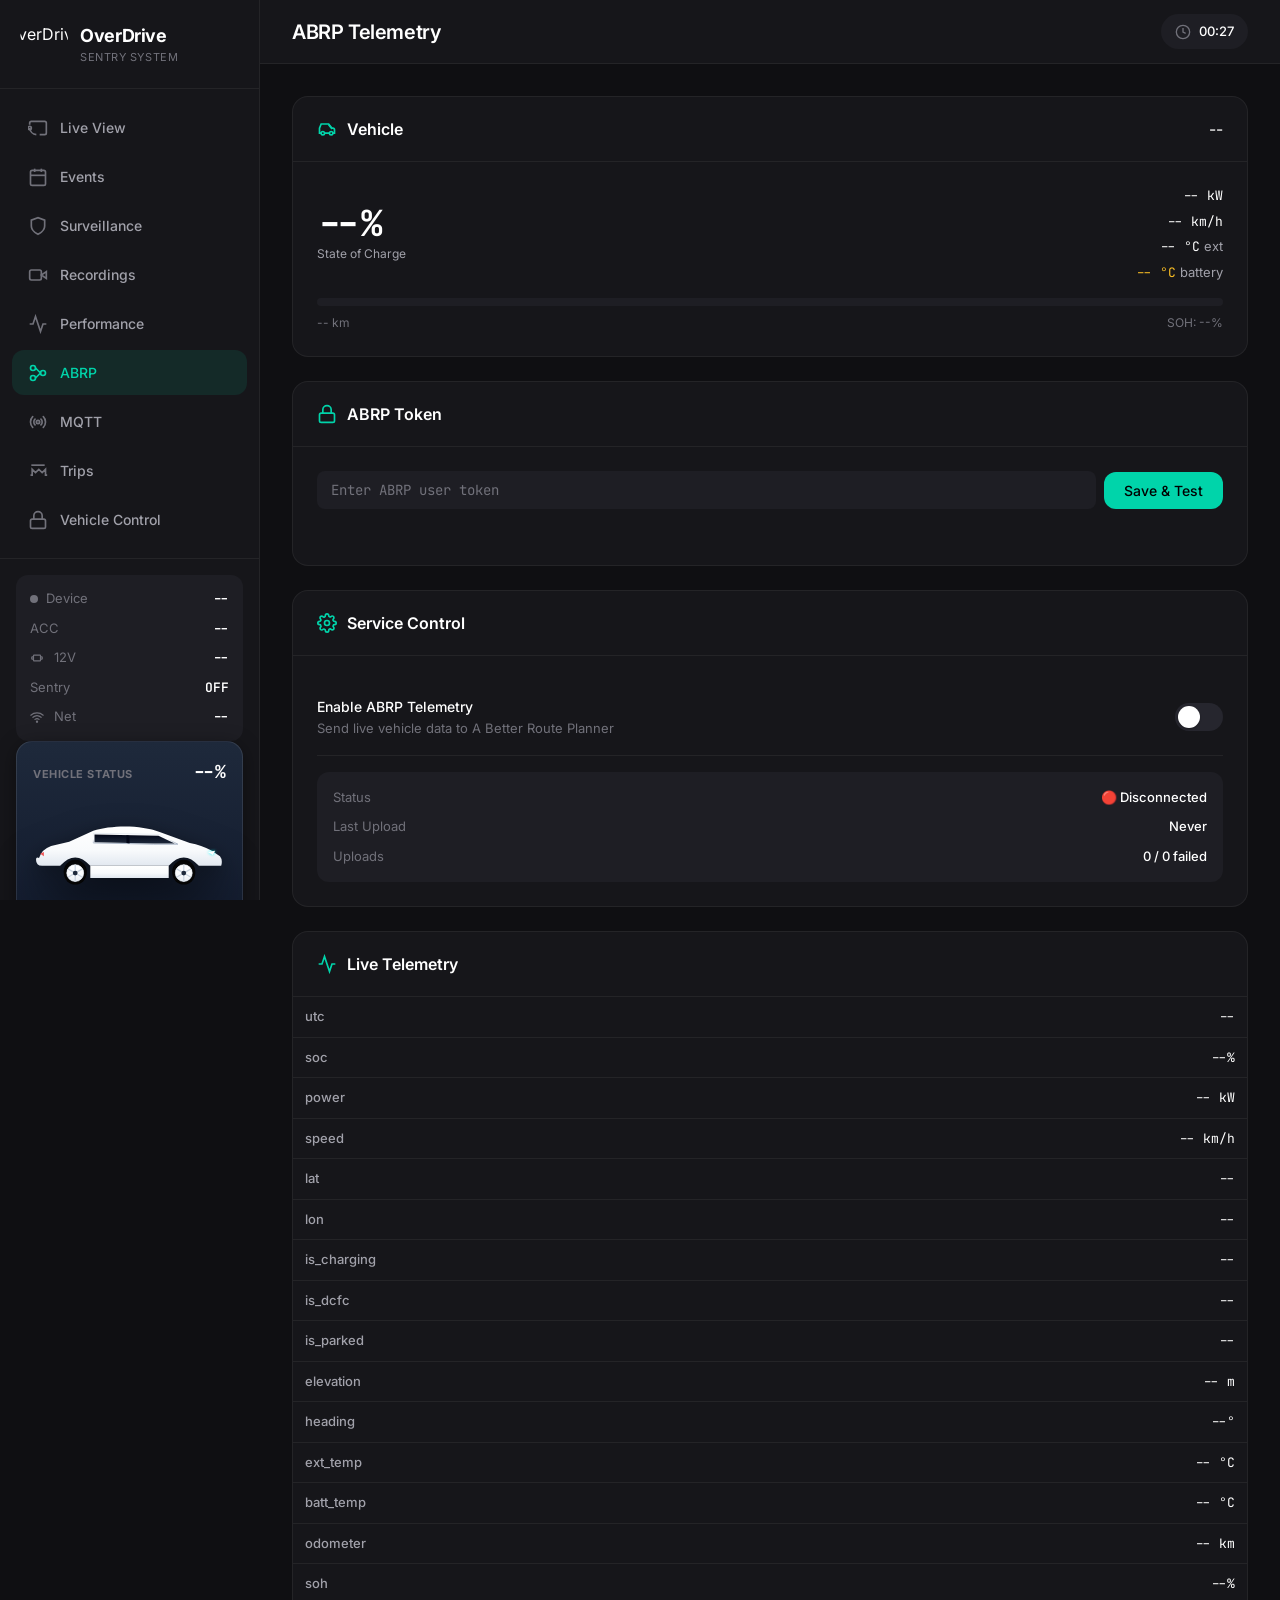
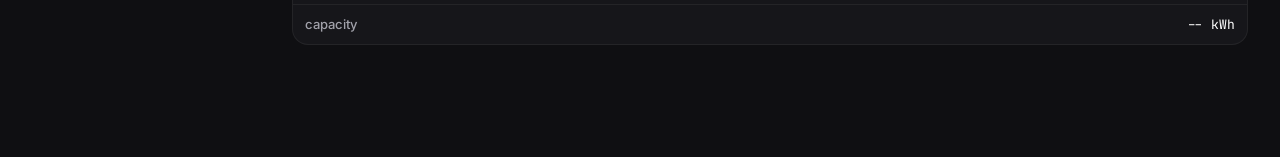
==== app/src/main/assets/web/local/abrp.html @ b4721db5 "Merge pull request #1 from yash-srivastava/main Catch up with main" ====
<!DOCTYPE html>
<html lang="en">
<head>
    <meta charset="UTF-8">
    <meta name="viewport" content="width=device-width, initial-scale=1.0, maximum-scale=1.0, user-scalable=no, viewport-fit=cover">
    <title>ABRP - OverDrive</title>
    <link rel="icon" type="image/webp" href="../shared/app-icon.webp">
    <link rel="stylesheet" href="../shared/styles.css">
    <link rel="preconnect" href="https://fonts.googleapis.com">
    <link href="https://fonts.googleapis.com/css2?family=Inter:wght@400;500;600;700&family=JetBrains+Mono:wght@500&display=swap" rel="stylesheet">
    <style>
        .telemetry-table { width: 100%; border-collapse: collapse; }
        .telemetry-table td { padding: 10px 12px; border-bottom: 1px solid var(--border-subtle); font-size: 13px; }
        .telemetry-table tr:last-child td { border-bottom: none; }
        .telemetry-table td:first-child { color: var(--text-secondary); font-weight: 500; }
        .telemetry-table td:last-child { text-align: right; font-family: 'JetBrains Mono', monospace; color: var(--text-primary); }
        .token-masked { font-family: 'JetBrains Mono', monospace; font-size: 14px; letter-spacing: 1px; }
        .token-actions { display: flex; gap: 8px; margin-top: 12px; }
        .token-input-row { display: flex; gap: 8px; align-items: center; }
        .token-input-row input {
            flex: 1; padding: 10px 14px; background: var(--bg-elevated); border: 1px solid var(--border-color);
            border-radius: 8px; color: var(--text-primary); font-size: 14px; font-family: 'JetBrains Mono', monospace;
        }
        .token-input-row input::placeholder { color: var(--text-muted); }
        .token-input-row input:focus { outline: none; border-color: var(--brand-primary); }
        .status-text { margin-top: 12px; font-size: 13px; color: var(--text-secondary); min-height: 20px; }
    </style>
</head>
<body>
    <div class="app-layout">
        <!-- Sidebar -->
        <aside class="sidebar" id="sidebar">
            <div class="sidebar-header">
                <div class="brand">
                    <div class="brand-logo">
                        <img src="../shared/app-icon.webp" alt="OverDrive">
                    </div>
                    <div class="brand-text">
                        <span class="brand-name">OverDrive</span>
                        <span class="brand-tagline">Sentry System</span>
                        <span class="brand-version" id="appVersion"></span>
                    </div>
                </div>
                <button class="sidebar-close" onclick="toggleSidebar()">
                    <svg viewBox="0 0 24 24" fill="none" stroke="currentColor" stroke-width="2">
                        <line x1="18" y1="6" x2="6" y2="18"/><line x1="6" y1="6" x2="18" y2="18"/>
                    </svg>
                </button>
            </div>
            <nav class="sidebar-nav">
                <a href="index.html" class="nav-link">
                    <svg class="nav-icon" viewBox="0 0 24 24" fill="none" stroke="currentColor" stroke-width="2">
                        <path d="M2 8V6a2 2 0 0 1 2-2h16a2 2 0 0 1 2 2v12a2 2 0 0 1-2 2h-6"/>
                        <path d="M2 12a9 9 0 0 0 8 8"/><circle cx="2" cy="12" r="2"/>
                    </svg>
                    <span>Live View</span>
                </a>
                <a href="events.html" class="nav-link">
                    <svg class="nav-icon" viewBox="0 0 24 24" fill="none" stroke="currentColor" stroke-width="2">
                        <rect x="3" y="4" width="18" height="18" rx="2" ry="2"/>
                        <line x1="16" y1="2" x2="16" y2="6"/>
                        <line x1="8" y1="2" x2="8" y2="6"/>
                        <line x1="3" y1="10" x2="21" y2="10"/>
                    </svg>
                    <span>Events</span>
                </a>
                <a href="surveillance.html" class="nav-link">
                    <svg class="nav-icon" viewBox="0 0 24 24" fill="none" stroke="currentColor" stroke-width="2">
                        <path d="M12 22s8-4 8-10V5l-8-3-8 3v7c0 6 8 10 8 10z"/>
                    </svg>
                    <span>Surveillance</span>
                </a>
                <a href="recording.html" class="nav-link">
                    <svg class="nav-icon" viewBox="0 0 24 24" fill="none" stroke="currentColor" stroke-width="2">
                        <path d="m22 8-6 4 6 4V8Z"/>
                        <rect width="14" height="12" x="2" y="6" rx="2"/>
                    </svg>
                    <span>Recordings</span>
                </a>
                <a href="performance.html" class="nav-link">
                    <svg class="nav-icon" viewBox="0 0 24 24" fill="none" stroke="currentColor" stroke-width="2">
                        <path d="M22 12h-4l-3 9L9 3l-3 9H2"/>
                    </svg>
                    <span>Performance</span>
                </a>
                <a href="abrp.html" class="nav-link active">
                    <svg class="nav-icon" viewBox="0 0 24 24" fill="none" stroke="currentColor" stroke-width="2">
                        <path d="M9 18l6-6-6-6"/>
                        <circle cx="18" cy="12" r="3"/>
                        <circle cx="6" cy="6" r="3"/>
                        <circle cx="6" cy="18" r="3"/>
                    </svg>
                    <span>ABRP</span>
                </a>
                <a href="mqtt.html" class="nav-link">
                    <svg class="nav-icon" viewBox="0 0 24 24" fill="none" stroke="currentColor" stroke-width="2" stroke-linecap="round">
                        <circle cx="12" cy="12" r="2"/>
                        <path d="M8.46 15.54A5 5 0 0 1 7 12a5 5 0 0 1 1.46-3.54"/>
                        <path d="M15.54 8.46A5 5 0 0 1 17 12a5 5 0 0 1-1.46 3.54"/>
                        <path d="M5.64 18.36A9 9 0 0 1 3 12a9 9 0 0 1 2.64-6.36"/>
                        <path d="M18.36 5.64A9 9 0 0 1 21 12a9 9 0 0 1-2.64 6.36"/>
                    </svg>
                    <span>MQTT</span>
                </a>
                <a href="trips.html" class="nav-link">
                    <svg class="nav-icon" viewBox="0 0 24 24" fill="none" stroke="currentColor" stroke-width="2">
                        <path d="M3 17h2v-7l4 4 4-4 4 4 4-4v7h2"/>
                        <path d="M4 5h16"/>
                    </svg>
                    <span>Trips</span>
                </a>
                <a href="vehicle-control.html" class="nav-link">
                    <svg class="nav-icon" viewBox="0 0 24 24" fill="none" stroke="currentColor" stroke-width="2">
                        <rect x="3" y="11" width="18" height="11" rx="2"/>
                        <path d="M7 11V7a5 5 0 0 1 10 0v4"/>
                    </svg>
                    <span>Vehicle Control</span>
                </a>
            </nav>
            <div class="sidebar-footer">
                <div class="status-card">
                    <div class="status-row">
                        <span class="status-label">
                            <span class="status-dot" id="connDot"></span>
                            Device
                        </span>
                        <span class="status-value" id="deviceId">--</span>
                    </div>
                    <div class="status-row">
                        <span class="status-label">ACC</span>
                        <span class="status-value" id="accValue">--</span>
                    </div>
                    <div class="status-row">
                        <span class="status-label">
                            <svg class="status-icon" viewBox="0 0 24 24" fill="none" stroke="currentColor" stroke-width="2">
                                <rect x="6" y="7" width="12" height="10" rx="1"/><path d="M6 10H4a1 1 0 0 0-1 1v2a1 1 0 0 0 1 1h2"/><path d="M18 10h2a1 1 0 0 1 1 1v2a1 1 0 0 1-1 1h-2"/>
                            </svg>
                            12V
                        </span>
                        <span class="status-value" id="batteryValue">--</span>
                    </div>
                    <div class="status-row">
                        <span class="status-label">Sentry</span>
                        <span class="status-value" id="survStatus">OFF</span>
                    </div>
                    <div class="status-row">
                        <span class="status-label">
                            <span id="networkIcon"><svg class="status-icon" viewBox="0 0 24 24" fill="none" stroke="currentColor" stroke-width="2" stroke-linecap="round" stroke-linejoin="round"><path d="M5 12.55a11 11 0 0 1 14.08 0"/><path d="M1.42 9a16 16 0 0 1 21.16 0"/><path d="M8.53 16.11a6 6 0 0 1 6.95 0"/><circle cx="12" cy="20" r="1"/></svg></span>Net
                        </span>
                        <span class="status-value" id="networkValue">--</span>
                    </div>
                </div>
                <div class="status-card ev-card" id="evCard">
                    <div class="ev-header-row">
                        <span class="ev-title">Vehicle Status</span>
                        <span class="ev-percent-text" id="evPercentValue">--%</span>
                    </div>
                    <div class="ev-svg-container">
                        <svg viewBox="0 0 320 130" class="ev-car-svg">
                            <defs>
                                <linearGradient id="ceramicBody" x1="0%" y1="0%" x2="0%" y2="100%">
                                    <stop offset="0%" stop-color="#ffffff"/>
                                    <stop offset="60%" stop-color="#f8fafc"/>
                                    <stop offset="100%" stop-color="#e2e8f0"/>
                                </linearGradient>
                                <linearGradient id="glassTint" x1="0%" y1="0%" x2="0%" y2="100%">
                                    <stop offset="0%" stop-color="#020617"/>
                                    <stop offset="100%" stop-color="#1e293b"/>
                                </linearGradient>
                                <linearGradient id="batteryFlow" x1="0%" y1="0%" x2="100%" y2="0%">
                                    <stop offset="0%" stop-color="#2dd4bf" class="grad-start"/>
                                    <stop offset="50%" stop-color="#06b6d4" class="grad-mid"/>
                                    <stop offset="100%" stop-color="#3b82f6" class="grad-end"/>
                                </linearGradient>
                                <pattern id="chargeFlowPattern" x="0" y="0" width="20" height="10" patternUnits="userSpaceOnUse">
                                    <rect x="0" y="0" width="10" height="16" fill="rgba(255,255,255,0.4)"/>
                                </pattern>
                                <linearGradient id="chromeGrad" x1="0%" y1="0%" x2="0%" y2="100%">
                                    <stop offset="0%" stop-color="#e2e8f0"/>
                                    <stop offset="50%" stop-color="#ffffff"/>
                                    <stop offset="100%" stop-color="#94a3b8"/>
                                </linearGradient>
                                <filter id="liquidDepth">
                                    <feInnerShadow dx="0" dy="2" stdDeviation="1" flood-color="rgba(0,0,0,0.1)"/>
                                </filter>
                            </defs>
                            <g transform="translate(0, -3)">
                                <circle cx="70" cy="90" r="19" fill="#050505"/>
                                <circle cx="250" cy="90" r="19" fill="#050505"/>
                            </g>
                            <path d="M10,65 Q15,50 30,45 L60,38 L100,20 C130,10 180,10 210,22 L260,40 Q280,44 295,52 L310,62 Q315,68 312,78 L275,78 Q250,50 225,78 L95,78 Q70,50 45,78 L15,78 Q5,78 5,68 Q5,62 10,65 Z" fill="url(#ceramicBody)" filter="drop-shadow(0 8px 16px rgba(0,0,0,0.3))"/>
                            <path d="M95,78 L225,78 L225,98 L95,98 Z" fill="url(#ceramicBody)"/>
                            <g>
                                <path d="M100,24 L210,26 L240,42 L200,42 L100,40 Z" fill="none" stroke="url(#chromeGrad)" stroke-width="1.5"/>
                                <path d="M102,26 L208,28 L235,41 L200,41 L102,39 Z" fill="url(#glassTint)"/>
                                <path d="M155,27 L160,28 L160,41 L155,40 Z" fill="#020617"/>
                            </g>
                            <rect id="evBatteryFill" x="100" y="80" width="0" height="16" rx="2" fill="url(#batteryFlow)" class="battery-bar" filter="url(#liquidDepth)"/>
                            <rect id="evChargeFlow" x="100" y="80" width="0" height="16" rx="2" fill="url(#chargeFlowPattern)" class="charge-flow" opacity="0"/>
                            <g transform="translate(70, 90)">
                                <circle r="19" fill="#050505"/>
                                <circle r="14" fill="#ffffff"/>
                                <circle r="14" fill="url(#ceramicBody)" opacity="0.8"/>
                                <circle r="14" fill="none" stroke="#e2e8f0" stroke-width="1"/>
                                <path d="M0,-14 L0,14 M-12,-7 L12,7 M-12,7 L12,-7" stroke="#cbd5e1" stroke-width="2"/>
                                <circle r="4" fill="#1e293b"/>
                            </g>
                            <g transform="translate(250, 90)">
                                <circle r="19" fill="#050505"/>
                                <circle r="14" fill="#ffffff"/>
                                <circle r="14" fill="url(#ceramicBody)" opacity="0.8"/>
                                <circle r="14" fill="none" stroke="#e2e8f0" stroke-width="1"/>
                                <path d="M0,-14 L0,14 M-12,-7 L12,7 M-12,7 L12,-7" stroke="#cbd5e1" stroke-width="2"/>
                                <circle r="4" fill="#1e293b"/>
                            </g>
                            <path d="M290,55 L302,53 L298,60 Z" fill="#fff" filter="drop-shadow(0 0 3px cyan)"/>
                            <path d="M12,58 L18,55 L18,62 Z" fill="#ef4444" opacity="0.9"/>
                            <g id="svgChargeIcon" transform="translate(160, 5) scale(0)" style="transition: transform 0.4s cubic-bezier(0.34, 1.56, 0.64, 1);">
                                <circle r="12" fill="#00D4AA" stroke="#fff" stroke-width="2"/>
                                <path d="M-2,-6 L-4,1 L0,1 L-2,7 L5,-1 L1,-1 Z" fill="#fff"/>
                            </g>
                        </svg>
                    </div>
                    <div class="ev-info-row">
                        <div class="ev-range">
                            <svg viewBox="0 0 24 24" fill="none" stroke="currentColor" stroke-width="2">
                                <path d="M12 2v20M2 12h20"/>
                            </svg>
                            <span id="evRange">-- km</span>
                        </div>
                        <div class="ev-power-status">
                            <span class="ev-power-val" id="evPower">-- kW</span>
                        </div>
                    </div>
                    <div class="ev-soh-row" id="evSohRow" style="display:none;">
                        <span class="ev-soh-label">SOH</span>
                        <span class="ev-soh-val" id="evSohValue">--%</span>
                    </div>
                    <div class="ev-personalized-range" id="evPersonalizedRow" style="display:none;">
                        <span class="ev-personalized-label">⚡ Personalized</span>
                        <span class="ev-personalized-val" id="evPersonalizedRange">-- km</span>
                    </div>
                </div>

                <!-- Fuel Card (PHEV only — hidden for BEVs) -->
                <div class="status-card fuel-card" id="fuelCard" style="display:none;">
                    <div class="fuel-header">
                        <svg viewBox="0 0 24 24" fill="none" stroke="currentColor" stroke-width="1.5" style="width:18px;height:18px;color:#F59E0B;">
                            <path d="M3 22V6a2 2 0 0 1 2-2h6a2 2 0 0 1 2 2v16"/>
                            <path d="M3 22h10"/>
                            <path d="M13 10h2a2 2 0 0 1 2 2v3a2 2 0 0 0 2 2h0a2 2 0 0 0 2-2V9.83a2 2 0 0 0-.59-1.42L18 6"/>
                            <path d="M6 14v-3"/>
                        </svg>
                        <span class="fuel-title">Fuel</span>
                        <span class="fuel-percent" id="fuelPercentValue">--%</span>
                    </div>
                    <div class="fuel-bar-track">
                        <div class="fuel-bar-fill" id="fuelBarFill" style="width:0%"></div>
                    </div>
                </div>
            </div>
        </aside>

        <!-- Main Content -->
        <main class="main-content">
            <div class="mobile-header">
                <button class="menu-toggle" onclick="toggleSidebar()">
                    <svg viewBox="0 0 24 24" fill="none" stroke="currentColor" stroke-width="2">
                        <line x1="4" x2="20" y1="12" y2="12"/><line x1="4" x2="20" y1="6" y2="6"/><line x1="4" x2="20" y1="18" y2="18"/>
                    </svg>
                </button>
                <span style="font-weight:600;">ABRP</span>
                <div style="width:40px;"></div>
            </div>

            <header class="page-header">
                <h1 class="page-title">ABRP Telemetry</h1>
                <div class="header-actions">
                    <div class="header-badge">
                        <svg viewBox="0 0 24 24" fill="none" stroke="currentColor" stroke-width="2"><circle cx="12" cy="12" r="10"/><polyline points="12 6 12 12 16 14"/></svg>
                        <span id="currentTime">--:--</span>
                    </div>
                </div>
            </header>

            <div class="page-body">
                <!-- Vehicle Status Card -->
                <div class="card">
                    <div class="card-header">
                        <div class="card-title">
                            <svg viewBox="0 0 24 24" fill="none" stroke="currentColor" stroke-width="2"><path d="M7 17m-2 0a2 2 0 1 0 4 0 2 2 0 1 0-4 0"/><path d="M17 17m-2 0a2 2 0 1 0 4 0 2 2 0 1 0-4 0"/><path d="M5 17H3v-6l2-5h9l4 5h1a2 2 0 0 1 2 2v4h-2"/><path d="M9 17h6"/><path d="M14 7l4 5"/></svg>
                            Vehicle
                        </div>
                        <span class="card-badge" id="vehicleStatus">--</span>
                    </div>
                    <div class="card-body">
                        <div style="display:flex;align-items:center;gap:16px;margin-bottom:16px;">
                            <div style="flex:1;">
                                <div style="font-size:36px;font-weight:700;font-family:'JetBrains Mono',monospace;color:var(--text-primary);line-height:1;" id="vehicleSoc">--%</div>
                                <div style="font-size:12px;color:var(--text-secondary);margin-top:4px;">State of Charge</div>
                            </div>
                            <div style="display:flex;flex-direction:column;gap:6px;text-align:right;">
                                <div style="font-size:13px;color:var(--text-secondary);">
                                    <span id="vehiclePower" style="font-family:'JetBrains Mono',monospace;color:var(--text-primary);">-- kW</span>
                                </div>
                                <div style="font-size:13px;color:var(--text-secondary);">
                                    <span id="vehicleSpeed" style="font-family:'JetBrains Mono',monospace;color:var(--text-primary);">-- km/h</span>
                                </div>
                                <div style="font-size:13px;color:var(--text-secondary);">
                                    <span id="vehicleTemp" style="font-family:'JetBrains Mono',monospace;color:var(--text-primary);">-- °C</span> ext
                                </div>
                                <div style="font-size:13px;color:var(--text-secondary);">
                                    <span id="vehicleBattTemp" style="font-family:'JetBrains Mono',monospace;color:#fbbf24;">-- °C</span> battery
                                </div>
                            </div>
                        </div>
                        <!-- Battery bar -->
                        <div style="background:var(--bg-elevated);border-radius:6px;height:8px;overflow:hidden;">
                            <div id="vehicleBatteryBar" style="height:100%;width:0%;border-radius:6px;background:linear-gradient(90deg,#2dd4bf,#06b6d4,#3b82f6);transition:width 0.6s ease;"></div>
                        </div>
                        <div style="display:flex;justify-content:space-between;margin-top:8px;font-size:12px;color:var(--text-muted);">
                            <span id="vehicleOdometer">-- km</span>
                            <span id="vehicleCharging" style="display:none;">⚡ Charging</span>
                            <span id="vehicleSoh">SOH: --%</span>
                        </div>
                    </div>
                </div>

                <!-- Token Management -->
                <div class="card">
                    <div class="card-header">
                        <div class="card-title">
                            <svg viewBox="0 0 24 24" fill="none" stroke="currentColor" stroke-width="2"><rect x="3" y="11" width="18" height="11" rx="2" ry="2"/><path d="M7 11V7a5 5 0 0 1 10 0v4"/></svg>
                            ABRP Token
                        </div>
                    </div>
                    <div class="card-body">
                        <div id="tokenDisplay" style="display:none;">
                            <span id="maskedToken" class="token-masked">••••xxxx</span>
                            <div class="token-actions">
                                <button class="btn btn-danger" onclick="ABRP.deleteToken()">Delete</button>
                                <button class="btn" onclick="ABRP.showTokenInput()">Change</button>
                            </div>
                        </div>
                        <div id="tokenInput">
                            <div class="token-input-row">
                                <input type="password" id="abrpTokenField" placeholder="Enter ABRP user token">
                                <button class="btn btn-primary" onclick="ABRP.saveToken()">Save &amp; Test</button>
                            </div>
                        </div>
                        <div id="tokenStatus" class="status-text"></div>
                    </div>
                </div>

                <!-- Service Control -->
                <div class="card">
                    <div class="card-header">
                        <div class="card-title">
                            <svg viewBox="0 0 24 24" fill="none" stroke="currentColor" stroke-width="2"><circle cx="12" cy="12" r="3"/><path d="M19.4 15a1.65 1.65 0 0 0 .33 1.82l.06.06a2 2 0 0 1 0 2.83 2 2 0 0 1-2.83 0l-.06-.06a1.65 1.65 0 0 0-1.82-.33 1.65 1.65 0 0 0-1 1.51V21a2 2 0 0 1-2 2 2 2 0 0 1-2-2v-.09A1.65 1.65 0 0 0 9 19.4a1.65 1.65 0 0 0-1.82.33l-.06.06a2 2 0 0 1-2.83 0 2 2 0 0 1 0-2.83l.06-.06A1.65 1.65 0 0 0 4.68 15a1.65 1.65 0 0 0-1.51-1H3a2 2 0 0 1-2-2 2 2 0 0 1 2-2h.09A1.65 1.65 0 0 0 4.6 9a1.65 1.65 0 0 0-.33-1.82l-.06-.06a2 2 0 0 1 0-2.83 2 2 0 0 1 2.83 0l.06.06A1.65 1.65 0 0 0 9 4.68a1.65 1.65 0 0 0 1-1.51V3a2 2 0 0 1 2-2 2 2 0 0 1 2 2v.09a1.65 1.65 0 0 0 1 1.51 1.65 1.65 0 0 0 1.82-.33l.06-.06a2 2 0 0 1 2.83 0 2 2 0 0 1 0 2.83l-.06.06a1.65 1.65 0 0 0-.33 1.82V9a1.65 1.65 0 0 0 1.51 1H21a2 2 0 0 1 2 2 2 2 0 0 1-2 2h-.09a1.65 1.65 0 0 0-1.51 1z"/></svg>
                            Service Control
                        </div>
                    </div>
                    <div class="card-body">
                        <div class="setting-row">
                            <div class="setting-info">
                                <div class="setting-name">Enable ABRP Telemetry</div>
                                <div class="setting-desc">Send live vehicle data to A Better Route Planner</div>
                            </div>
                            <div class="setting-control">
                                <label class="toggle-switch">
                                    <input type="checkbox" id="abrpEnabled" onchange="ABRP.toggleEnabled()">
                                    <span class="toggle-slider"></span>
                                </label>
                            </div>
                        </div>
                        <div class="info-box">
                            <div class="info-row"><span class="label">Status</span><span class="value" id="connectionStatus">🔴 Disconnected</span></div>
                            <div class="info-row"><span class="label">Last Upload</span><span class="value" id="lastUpload">Never</span></div>
                            <div class="info-row"><span class="label">Uploads</span><span class="value" id="uploadCount">0 / 0 failed</span></div>
                        </div>
                    </div>
                </div>

                <!-- Live Telemetry Dashboard -->
                <div class="card">
                    <div class="card-header">
                        <div class="card-title">
                            <svg viewBox="0 0 24 24" fill="none" stroke="currentColor" stroke-width="2"><path d="M22 12h-4l-3 9L9 3l-3 9H2"/></svg>
                            Live Telemetry
                        </div>
                    </div>
                    <div class="card-body" style="padding:0;">
                        <table class="telemetry-table">
                            <tr><td>utc</td><td id="tlm_utc">--</td></tr>
                            <tr><td>soc</td><td id="tlm_soc">--%</td></tr>
                            <tr><td>power</td><td id="tlm_power">-- kW</td></tr>
                            <tr><td>speed</td><td id="tlm_speed">-- km/h</td></tr>
                            <tr><td>lat</td><td id="tlm_lat">--</td></tr>
                            <tr><td>lon</td><td id="tlm_lon">--</td></tr>
                            <tr><td>is_charging</td><td id="tlm_is_charging">--</td></tr>
                            <tr><td>is_dcfc</td><td id="tlm_is_dcfc">--</td></tr>
                            <tr><td>is_parked</td><td id="tlm_is_parked">--</td></tr>
                            <tr><td>elevation</td><td id="tlm_elevation">-- m</td></tr>
                            <tr><td>heading</td><td id="tlm_heading">--°</td></tr>
                            <tr><td>ext_temp</td><td id="tlm_ext_temp">-- °C</td></tr>
                            <tr><td>batt_temp</td><td id="tlm_batt_temp">-- °C</td></tr>
                            <tr><td>odometer</td><td id="tlm_odometer">-- km</td></tr>
                            <tr><td>soh</td><td id="tlm_soh">--%</td></tr>
                            <tr><td>capacity</td><td id="tlm_capacity">-- kWh</td></tr>
                        </table>
                    </div>
                </div>
            </div>
        </main>
    </div>

    <div class="sidebar-overlay" id="sidebarOverlay" onclick="toggleSidebar()"></div>
    <div id="toastContainer" class="toast-container"></div>

    <script src="../shared/auth.js"></script>
    <script src="../shared/core.js"></script>
    <script src="../shared/abrp.js"></script>
    <script>
        function toggleSidebar() {
            document.getElementById('sidebar').classList.toggle('open');
            document.getElementById('sidebarOverlay').classList.toggle('show');
        }
        BYD.core.init();
        ABRP.init();
    </script>
</body>
</html>
---- app/src/main/assets/web/shared/styles.css ----
/**
 * BYD Champ - Professional Dashboard UI
 * Responsive sidebar layout with floating PiP camera
 */

:root {
    /* Brand Colors */
    --brand-primary: #00D4AA;
    --brand-secondary: #0EA5E9;
    --brand-gradient: linear-gradient(135deg, #00D4AA 0%, #0EA5E9 100%);
    
    /* Dark Theme */
    --bg-base: #0F0F12;
    --bg-surface: #16161A;
    --bg-elevated: #1E1E24;
    --bg-hover: #26262E;
    --bg-glass: rgba(22, 22, 26, 0.85);
    
    /* Text */
    --text-primary: #FFFFFF;
    --text-secondary: #A1A1AA;
    --text-muted: #71717A;
    
    /* Status */
    --success: #22C55E;
    --warning: #F59E0B;
    --danger: #EF4444;
    
    /* Borders & Effects */
    --border-subtle: rgba(255, 255, 255, 0.06);
    --border-default: rgba(255, 255, 255, 0.1);
    --shadow-sm: 0 1px 2px rgba(0, 0, 0, 0.3);
    --shadow-md: 0 4px 12px rgba(0, 0, 0, 0.4);
    --shadow-lg: 0 8px 32px rgba(0, 0, 0, 0.5);
    --shadow-glow: 0 0 20px rgba(0, 212, 170, 0.15);
    
    /* Layout */
    --sidebar-width: 260px;
    --header-height: 64px;
    --radius-sm: 8px;
    --radius-md: 12px;
    --radius-lg: 16px;
    --radius-full: 9999px;
    
    /* Safe Areas */
    --safe-top: env(safe-area-inset-top, 0px);
    --safe-bottom: env(safe-area-inset-bottom, 0px);
}

/* === RESET & BASE === */
*, *::before, *::after { box-sizing: border-box; margin: 0; padding: 0; }
html { font-size: 16px; -webkit-text-size-adjust: 100%; }
body {
    font-family: 'Inter', -apple-system, BlinkMacSystemFont, 'Segoe UI', sans-serif;
    background: var(--bg-base);
    color: var(--text-primary);
    line-height: 1.5;
    min-height: 100vh;
    overflow-x: hidden;
    -webkit-font-smoothing: antialiased;
}
a { color: inherit; text-decoration: none; }
button { font-family: inherit; cursor: pointer; border: none; background: none; }
input, select { font-family: inherit; }

/* === APP LAYOUT === */
.app-layout {
    display: flex;
    min-height: 100vh;
}

/* === SIDEBAR === */
.sidebar {
    width: var(--sidebar-width);
    background: var(--bg-surface);
    border-right: 1px solid var(--border-subtle);
    display: flex;
    flex-direction: column;
    position: fixed;
    top: 0;
    left: 0;
    bottom: 0;
    z-index: 100;
    transition: transform 0.3s ease;
    overflow-y: auto;
    overflow-x: hidden;
}

.sidebar::-webkit-scrollbar {
    width: 4px;
}

.sidebar::-webkit-scrollbar-track {
    background: transparent;
}

.sidebar::-webkit-scrollbar-thumb {
    background: var(--border-subtle);
    border-radius: 4px;
}

.sidebar::-webkit-scrollbar-thumb:hover {
    background: var(--text-muted);
}

.sidebar-header {
    padding: 20px;
    border-bottom: 1px solid var(--border-subtle);
    display: flex;
    justify-content: space-between;
    align-items: center;
    flex-shrink: 0;
    position: sticky;
    top: 0;
    background: var(--bg-surface);
    z-index: 1;
}


.sidebar-close {
    display: none;
    width: 36px;
    height: 36px;
    border-radius: var(--radius-sm);
    background: var(--bg-elevated);
    color: var(--text-secondary);
    align-items: center;
    justify-content: center;
    transition: all 0.2s;
    flex-shrink: 0;
}

.sidebar-close svg {
    width: 20px;
    height: 20px;
}

.sidebar-close:hover {
    background: var(--danger);
    color: white;
}

.brand {
    display: flex;
    align-items: center;
    gap: 12px;
}

.brand-logo {
    width: 48px;
    height: 48px;
    border-radius: 40%;
    display: flex;
    align-items: center;
    justify-content: center;
    overflow: hidden;
}

.brand-logo img {
    width: 160%;
    height: 160%;
    object-fit: contain;
}

.brand-text {
    display: flex;
    flex-direction: column;
}

.brand-name {
    font-size: 18px;
    font-weight: 700;
    letter-spacing: -0.02em;
}

.brand-tagline {
    font-size: 11px;
    color: var(--text-muted);
    text-transform: uppercase;
    letter-spacing: 0.05em;
}

.brand-version {
    font-size: 10px;
    color: var(--brand-primary);
    font-weight: 600;
    letter-spacing: 0.02em;
    opacity: 0.8;
}

/* === SIDEBAR NAV === */
.sidebar-nav {
    padding: 16px 12px;
    display: flex;
    flex-direction: column;
    gap: 4px;
    flex-shrink: 0; /* Nav links never shrink — always fully visible */
}

.nav-link {
    display: flex;
    align-items: center;
    gap: 12px;
    padding: 12px 16px;
    border-radius: var(--radius-md);
    color: var(--text-secondary);
    font-size: 14px;
    font-weight: 500;
    transition: all 0.2s ease;
}

.nav-link:hover {
    background: var(--bg-hover);
    color: var(--text-primary);
}

.nav-link.active {
    background: rgba(0, 212, 170, 0.1);
    color: var(--brand-primary);
}

.nav-link.active .nav-icon { color: var(--brand-primary); }

.nav-icon {
    width: 20px;
    height: 20px;
    flex-shrink: 0;
    color: var(--text-muted);
    transition: color 0.2s;
}

.nav-link:hover .nav-icon { color: var(--text-secondary); }

/* === SIDEBAR FOOTER === */
.sidebar-footer {
    padding: 16px;
    border-top: 1px solid var(--border-subtle);
}

@media (max-width: 768px) {
    .sidebar-footer {
        padding-bottom: calc(16px + 70px); /* Account for mobile nav */
    }
}

.status-card {
    background: var(--bg-elevated);
    border-radius: var(--radius-md);
    padding: 14px;
}

.status-row {
    display: flex;
    justify-content: space-between;
    align-items: center;
    font-size: 13px;
}

.status-row + .status-row { margin-top: 10px; }

.status-label {
    color: var(--text-muted);
    display: flex;
    align-items: center;
    gap: 8px;
}

.status-value {
    font-weight: 600;
    font-family: 'JetBrains Mono', 'SF Mono', monospace;
}

.status-value.on { color: var(--success); }
.status-value.off { color: var(--text-muted); }
.status-value.stale { color: var(--warning); font-size: 0.85em; }

/* Network info - stacked SSID + IP in sidebar */
.status-value.net-info {
    display: flex;
    flex-direction: column;
    align-items: flex-end;
    gap: 1px;
    line-height: 1.2;
}
.net-ssid {
    font-size: 0.82em;
    color: var(--success);
    white-space: nowrap;
    overflow: hidden;
    text-overflow: ellipsis;
    max-width: 120px;
}
.net-ip {
    font-size: 0.7em;
    color: var(--text-muted);
    opacity: 0.8;
    font-family: 'SF Mono', 'Fira Code', monospace;
}

.stale {
    color: var(--warning) !important;
    opacity: 0.8;
}

.status-dot {
    width: 8px;
    height: 8px;
    border-radius: 50%;
    background: var(--text-muted);
}

.status-dot.connected {
    background: var(--success);
    animation: pulse 2s infinite;
}

.status-dot.live {
    background: var(--danger);
    animation: pulse 1.5s infinite;
}

.status-dot.off {
    background: var(--text-muted);
    animation: none;
}

@keyframes pulse {
    0%, 100% { opacity: 1; }
    50% { opacity: 0.5; }
}

/* === MAIN CONTENT === */
.main-content {
    flex: 1;
    margin-left: var(--sidebar-width);
    min-height: 100vh;
    display: flex;
    flex-direction: column;
}

/* === PAGE HEADER === */
.page-header {
    height: var(--header-height);
    padding: 0 32px;
    display: flex;
    align-items: center;
    justify-content: space-between;
    border-bottom: 1px solid var(--border-subtle);
    background: var(--bg-surface);
    position: sticky;
    top: 0;
    z-index: 50;
}

.page-title {
    font-size: 20px;
    font-weight: 600;
    letter-spacing: -0.02em;
}

.header-actions {
    display: flex;
    align-items: center;
    gap: 12px;
}

.header-badge {
    display: flex;
    align-items: center;
    gap: 8px;
    padding: 8px 14px;
    background: var(--bg-elevated);
    border-radius: var(--radius-full);
    font-size: 13px;
    font-weight: 500;
}

.header-badge svg { width: 16px; height: 16px; color: var(--text-muted); }

/* === PAGE BODY === */
.page-body {
    flex: 1;
    padding: 32px;
    padding-bottom: calc(32px + 80px); /* Account for fixed footer */
    overflow-y: auto;
}

/* === CARDS === */
.card {
    background: var(--bg-surface);
    border: 1px solid var(--border-subtle);
    border-radius: var(--radius-lg);
    overflow: hidden;
    position: relative;
    z-index: 0;
}

.card + .card { margin-top: 24px; }

.card-header {
    padding: 20px 24px;
    border-bottom: 1px solid var(--border-subtle);
    display: flex;
    align-items: center;
    justify-content: space-between;
}

.card-title {
    font-size: 16px;
    font-weight: 600;
    display: flex;
    align-items: center;
    gap: 10px;
}

.card-title svg {
    width: 20px;
    height: 20px;
    color: var(--brand-primary);
}

.card-body { padding: 24px; }

.card-footer {
    padding: 16px 24px;
    border-top: 1px solid var(--border-subtle);
    background: var(--bg-elevated);
}

/* === SETTINGS ROWS === */
.setting-row {
    display: flex;
    align-items: center;
    justify-content: space-between;
    padding: 16px 0;
    border-bottom: 1px solid var(--border-subtle);
}

.setting-row:last-child { border-bottom: none; }

.setting-info { flex: 1; min-width: 0; }

.setting-name {
    font-size: 14px;
    font-weight: 500;
    margin-bottom: 2px;
}

.setting-desc {
    font-size: 13px;
    color: var(--text-muted);
}

.setting-hint {
    font-size: 12px;
    color: var(--text-secondary);
    background: var(--bg-elevated);
    padding: 8px 12px;
    border-radius: var(--radius-sm);
    margin-top: -8px;
    margin-bottom: 16px;
    border-left: 3px solid var(--brand-primary);
}

.setting-control {
    flex-shrink: 0;
    margin-left: 24px;
}

/* === TOGGLE SWITCH === */
.toggle-switch {
    position: relative;
    display: inline-block;
    width: 48px;
    height: 28px;
}

.toggle-switch input { opacity: 0; width: 0; height: 0; }

.toggle-slider {
    position: absolute;
    top: 0;
    left: 0;
    right: 0;
    bottom: 0;
    background: var(--bg-hover);
    border-radius: var(--radius-full);
    transition: 0.3s;
    cursor: pointer;
}

.toggle-slider::before {
    content: '';
    position: absolute;
    width: 22px;
    height: 22px;
    left: 3px;
    bottom: 3px;
    background: white;
    border-radius: 50%;
    transition: 0.3s;
    box-shadow: var(--shadow-sm);
}

.toggle-switch input:checked + .toggle-slider {
    background: var(--brand-primary);
}

.toggle-switch input:checked + .toggle-slider::before {
    transform: translateX(20px);
}

/* === BUTTON GROUPS === */
.btn-group {
    display: flex;
    background: var(--bg-elevated);
    border-radius: var(--radius-md);
    padding: 4px;
}

.btn-group > * + * {
    margin-left: 4px;
}

.btn-toggle {
    padding: 8px 16px;
    font-size: 13px;
    font-weight: 500;
    color: var(--text-secondary);
    border-radius: var(--radius-sm);
    transition: all 0.2s;
    border: none;
    background: transparent;
    cursor: pointer;
    -webkit-appearance: none;
    outline: none;
}

.btn-toggle:hover { color: var(--text-primary); }

.btn-toggle.active {
    background: var(--brand-primary);
    color: #000;
}

/* === BUTTONS === */
.btn {
    display: inline-flex;
    align-items: center;
    justify-content: center;
    gap: 8px;
    padding: 10px 20px;
    font-size: 14px;
    font-weight: 500;
    border-radius: var(--radius-md);
    transition: all 0.2s;
}

.btn-primary {
    background: var(--brand-primary);
    color: #000;
}

.btn-primary:hover { filter: brightness(1.1); }
.btn-primary:disabled { opacity: 0.5; cursor: not-allowed; }

.btn-danger {
    background: rgba(239, 68, 68, 0.15);
    color: var(--danger);
    border: 1px solid rgba(239, 68, 68, 0.3);
}

.btn-danger:hover { background: rgba(239, 68, 68, 0.25); }
.btn-danger.on { background: var(--danger); color: white; }

/* === SLIDERS === */
.slider-control {
    display: flex;
    align-items: center;
    gap: 12px;
}

.slider-value {
    min-width: 70px;
    text-align: right;
    font-size: 13px;
    font-weight: 600;
    color: var(--brand-primary);
    font-family: 'JetBrains Mono', monospace;
}

.slider {
    width: 120px;
    height: 6px;
    -webkit-appearance: none;
    appearance: none;
    background: var(--bg-hover);
    border-radius: var(--radius-full);
    outline: none;
}

.slider::-webkit-slider-thumb {
    -webkit-appearance: none;
    appearance: none;
    width: 18px;
    height: 18px;
    background: var(--brand-primary);
    border-radius: 50%;
    cursor: pointer;
    box-shadow: var(--shadow-sm);
}

/* === CHECKBOXES === */
.checkbox-row {
    display: flex;
    flex-wrap: wrap;
    gap: 10px;
    padding: 8px 0;
}

/* === SELECT DROPDOWNS === */
.select-control {
    padding: 8px 32px 8px 12px;
    font-size: 13px;
    font-weight: 500;
    color: var(--text-primary);
    background: var(--bg-elevated);
    border: 1px solid var(--border-subtle);
    border-radius: var(--radius-md);
    cursor: pointer;
    outline: none;
    appearance: none;
    -webkit-appearance: none;
    background-image: url("data:image/svg+xml,%3Csvg xmlns='http://www.w3.org/2000/svg' width='12' height='12' viewBox='0 0 24 24' fill='none' stroke='%23a1a1aa' stroke-width='2'%3E%3Cpath d='m6 9 6 6 6-6'/%3E%3C/svg%3E");
    background-repeat: no-repeat;
    background-position: right 10px center;
    min-width: 120px;
    transition: border-color 0.15s ease;
}

.select-control:hover {
    border-color: var(--border-default);
}

.select-control:focus {
    border-color: var(--brand-primary);
    box-shadow: 0 0 0 2px rgba(0, 212, 170, 0.15);
}

.select-control option {
    background: var(--bg-surface);
    color: var(--text-primary);
    padding: 8px;
}

.checkbox-item {
    display: flex;
    align-items: center;
    gap: 8px;
    padding: 10px 16px;
    background: var(--bg-elevated);
    border: 1px solid var(--border-subtle);
    border-radius: var(--radius-md);
    font-size: 13px;
    cursor: pointer;
    transition: all 0.2s;
}

.checkbox-item:hover { border-color: var(--border-default); }

.checkbox-item.active {
    background: rgba(0, 212, 170, 0.1);
    border-color: var(--brand-primary);
    color: var(--brand-primary);
}

.checkbox-item input { display: none; }

/* === INFO BOX === */
.info-box {
    background: var(--bg-elevated);
    border-radius: var(--radius-md);
    padding: 16px;
    margin-top: 16px;
}

.info-row {
    display: flex;
    justify-content: space-between;
    font-size: 13px;
}

.info-row + .info-row { margin-top: 10px; }
.info-row .label { color: var(--text-muted); }
.info-row .value { font-weight: 500; }
.info-row .link-value {
    font-weight: 500;
    color: var(--accent);
    text-decoration: none;
    transition: color 0.2s, opacity 0.2s;
}
.info-row .link-value:hover {
    color: var(--accent-hover);
    opacity: 0.85;
}

/* === STATUS BADGES === */
.status-badge {
    display: inline-flex;
    align-items: center;
    gap: 6px;
    padding: 6px 12px;
    font-size: 12px;
    font-weight: 600;
    border-radius: var(--radius-full);
    text-transform: uppercase;
    letter-spacing: 0.03em;
}

.status-badge.active {
    background: rgba(34, 197, 94, 0.15);
    color: var(--success);
}

.status-badge.inactive {
    background: var(--bg-elevated);
    color: var(--text-muted);
}

/* === TIMELINE === */
.timeline-visual {
    display: flex;
    height: 40px;
    border-radius: var(--radius-md);
    overflow: hidden;
    margin-top: 16px;
}

.timeline-segment {
    display: flex;
    align-items: center;
    justify-content: center;
    font-size: 11px;
    font-weight: 600;
}

.timeline-pre { background: rgba(14, 165, 233, 0.3); flex: 0.5; }
.timeline-event { background: var(--brand-primary); color: #000; flex: 0.2; }
.timeline-post { background: rgba(245, 158, 11, 0.3); flex: 0.5; }

.timeline-labels {
    display: flex;
    justify-content: space-between;
    font-size: 11px;
    color: var(--text-muted);
    margin-top: 8px;
}

/* === STORAGE BAR === */
.storage-bar {
    height: 8px;
    background: var(--bg-hover);
    border-radius: var(--radius-full);
    overflow: hidden;
    margin: 12px 0;
}

.storage-fill {
    height: 100%;
    background: var(--brand-gradient);
    border-radius: var(--radius-full);
    transition: width 0.3s;
}

.storage-info {
    display: flex;
    justify-content: space-between;
    font-size: 12px;
    color: var(--text-muted);
}

/* === SD CARD STATUS === */
.sd-card-status {
    background: var(--bg-elevated);
    border-radius: var(--radius-md);
    padding: 10px 12px;
    margin: 8px 0 16px 0;
}

.sd-status-row {
    display: flex;
    align-items: center;
    gap: 8px;
}

.sd-status-dot {
    width: 8px;
    height: 8px;
    border-radius: 50%;
    flex-shrink: 0;
}

.sd-status-dot.online {
    background: var(--success);
    box-shadow: 0 0 6px var(--success);
}

.sd-status-dot.offline {
    background: var(--text-muted);
}

.sd-status-text {
    font-size: 12px;
    color: var(--text-secondary);
}

.sd-space-info {
    font-size: 11px;
    color: var(--text-muted);
    margin-top: 4px;
    padding-left: 16px;
}

/* Slider range labels */
.slider-range-labels {
    display: flex;
    justify-content: space-between;
    font-size: 11px;
    color: var(--text-muted);
    margin-top: -4px;
    padding: 0 4px;
}

/* === FLOATING PIP CAMERA === */
.pip-container {
    position: fixed;
    bottom: 24px;
    right: 24px;
    width: 320px;
    max-height: 50vh;
    background: var(--bg-surface);
    border: 1px solid var(--border-default);
    border-radius: var(--radius-lg);
    box-shadow: var(--shadow-lg);
    z-index: 250;
    overflow: hidden;
    transition: all 0.3s ease;
    cursor: move;
    pointer-events: auto;
}

.pip-container.expanded {
    width: 480px;
}

.pip-container.minimized {
    width: 200px;
}

.pip-header {
    display: flex;
    align-items: center;
    justify-content: space-between;
    padding: 10px 14px;
    background: var(--bg-elevated);
    border-bottom: 1px solid var(--border-subtle);
}

.pip-title {
    font-size: 12px;
    font-weight: 600;
    display: flex;
    align-items: center;
    gap: 8px;
}

.pip-title .live-dot {
    width: 8px;
    height: 8px;
    background: var(--danger);
    border-radius: 50%;
    animation: pulse 1.5s infinite;
}

.pip-controls {
    display: flex;
    gap: 4px;
}

.pip-btn {
    width: 28px;
    height: 28px;
    display: flex;
    align-items: center;
    justify-content: center;
    border-radius: var(--radius-sm);
    color: var(--text-muted);
    transition: all 0.2s;
}

.pip-btn:hover {
    background: var(--bg-hover);
    color: var(--text-primary);
}

.pip-btn svg { width: 16px; height: 16px; }

.pip-video {
    aspect-ratio: 16/9;
    background: #000;
    position: relative;
}

.pip-video video, .pip-video canvas {
    width: 100%;
    height: 100%;
    object-fit: contain;
}

.pip-placeholder {
    position: absolute;
    top: 0; left: 0; right: 0; bottom: 0;
    display: flex;
    flex-direction: column;
    align-items: center;
    justify-content: center;
    gap: 8px;
    color: var(--text-muted);
    font-size: 12px;
}

.pip-placeholder svg {
    width: 32px;
    height: 32px;
    opacity: 0.5;
}

.pip-footer {
    display: flex;
    gap: 6px;
    padding: 10px;
    background: var(--bg-elevated);
}

.pip-cam-btn {
    flex: 1;
    padding: 8px;
    font-size: 11px;
    font-weight: 600;
    color: var(--text-secondary);
    background: var(--bg-hover);
    border-radius: var(--radius-sm);
    transition: all 0.2s;
}

.pip-cam-btn:hover { color: var(--text-primary); }

.pip-cam-btn.active {
    background: var(--brand-primary);
    color: #000;
}

.pip-cam-btn.loading {
    pointer-events: none;
    opacity: 0.7;
}

/* PiP Toggle Button */
.pip-toggle-btn {
    position: fixed;
    bottom: 160px;
    right: 24px;
    width: 56px;
    height: 56px;
    background: var(--brand-gradient);
    border: none;
    border-radius: 50%;
    display: flex;
    align-items: center;
    justify-content: center;
    cursor: pointer;
    box-shadow: var(--shadow-lg), var(--shadow-glow);
    z-index: 150;
    transition: transform 0.2s, box-shadow 0.2s;
}

.pip-toggle-btn:hover {
    transform: scale(1.05);
    box-shadow: var(--shadow-lg), 0 0 30px rgba(0, 212, 170, 0.3);
}

.pip-toggle-btn svg {
    width: 24px;
    height: 24px;
    color: #000;
}

@media (max-width: 768px) {
    .pip-toggle-btn {
        bottom: 150px;
        right: 16px;
        width: 48px;
        height: 48px;
    }
    
    .pip-toggle-btn svg {
        width: 20px;
        height: 20px;
    }
}

/* === DECODER BADGE === */
.decoder-badge {
    position: absolute;
    top: 8px;
    left: 8px;
    padding: 4px 8px;
    font-size: 10px;
    font-weight: 600;
    background: rgba(0, 0, 0, 0.7);
    border-radius: var(--radius-sm);
    color: var(--brand-primary);
    display: none;
}

/* === LIVE VIEW PAGE (FULLSCREEN) === */
.live-view-page .main-content {
    padding: 0;
    position: relative;
    display: flex;
    flex-direction: column;
    height: 100vh;
}

/* Live view mobile header - visible with background */
.live-view-page .mobile-header {
    position: relative;
    z-index: 60;
    background: var(--bg-surface);
    border-bottom: 1px solid var(--border-subtle);
    flex-shrink: 0;
}

/* === SPLIT VIEW LAYOUT === */
.live-split-view {
    flex: 1;
    display: flex;
    flex-direction: column;
    overflow: hidden;
}

/* === TAB-BASED LAYOUT (Tesla Style) === */
.live-tabs-view {
    flex: 1;
    display: flex;
    flex-direction: column;
    overflow: hidden;
    position: relative;
    /* Add padding for mobile navigation bar */
    padding-bottom: var(--safe-bottom);
}

/* Tab Bar */
.tab-bar {
    display: flex;
    gap: 4px;
    padding: 12px 16px;
    background: var(--bg-surface);
    border-bottom: 1px solid var(--border-subtle);
    flex-shrink: 0;
}

.tab-btn {
    flex: 1;
    display: flex;
    align-items: center;
    justify-content: center;
    gap: 8px;
    padding: 12px 16px;
    font-size: 13px;
    font-weight: 600;
    color: var(--text-muted);
    background: var(--bg-elevated);
    border: 1px solid var(--border-subtle);
    border-radius: var(--radius-md);
    cursor: pointer;
    transition: all 0.2s ease;
}

.tab-btn svg {
    width: 18px;
    height: 18px;
    flex-shrink: 0;
}

.tab-btn:hover {
    color: var(--text-secondary);
    background: var(--bg-hover);
}

.tab-btn.active {
    color: var(--brand-primary);
    background: rgba(0, 212, 170, 0.1);
    border-color: rgba(0, 212, 170, 0.3);
}

/* Tab Content */
.tab-content {
    flex: 1;
    position: relative;
    overflow: hidden;
    isolation: isolate;
}

.tab-panel {
    position: absolute;
    top: 0;
    left: 0;
    right: 0;
    bottom: 0;
    display: none;
    flex-direction: column;
}

.tab-panel.active {
    display: flex;
}

/* Map Panel */
#panelMap {
    display: flex;
    flex-direction: column;
    z-index: 1;
}

#panelMap .map-container {
    flex: 1;
    position: relative;
    background: var(--bg-base);
    min-height: 0;
    overflow: hidden;
    isolation: isolate;
}

/* Map overlay actions - must be above Leaflet */
#panelMap .map-overlay-actions {
    position: absolute;
    top: 16px;
    top: max(16px, env(safe-area-inset-top, 16px));
    right: 16px;
    right: max(16px, env(safe-area-inset-right, 16px));
    display: flex;
    flex-direction: column;
    gap: 8px;
    z-index: 1000;
}

/* Map info bar at bottom */
#panelMap .map-info-bar {
    flex-shrink: 0;
    z-index: 1000;
    position: relative;
}

/* Ensure Leaflet map fills container */
#mapContainer {
    width: 100%;
    height: 100%;
}

/* Constrain Leaflet z-index within map container */
#mapContainer .leaflet-pane {
    z-index: 1 !important;
}

#mapContainer .leaflet-tile-pane {
    z-index: 1 !important;
}

#mapContainer .leaflet-overlay-pane {
    z-index: 2 !important;
}

#mapContainer .leaflet-shadow-pane {
    z-index: 3 !important;
}

#mapContainer .leaflet-marker-pane {
    z-index: 4 !important;
}

#mapContainer .leaflet-tooltip-pane {
    z-index: 5 !important;
}

#mapContainer .leaflet-popup-pane {
    z-index: 6 !important;
}

#mapContainer .leaflet-control-container {
    z-index: 10 !important;
}

.btn-map-float {
    width: 48px;
    height: 48px;
    display: flex;
    align-items: center;
    justify-content: center;
    background: rgba(15, 25, 25, 0.8);
    border: 1px solid rgba(0,212,170,0.25);
    border-radius: 14px;
    color: #00D4AA;
    cursor: pointer;
    box-shadow: 0 4px 20px rgba(0,0,0,0.4), 0 0 30px rgba(0,212,170,0.1);
    transition: all 0.25s cubic-bezier(0.4, 0, 0.2, 1);
    backdrop-filter: blur(12px);
}

.btn-map-float:hover {
    background: rgba(0, 60, 55, 0.9);
    border-color: rgba(0,212,170,0.5);
    color: #00ffcc;
    transform: scale(1.08);
    box-shadow: 0 6px 25px rgba(0,0,0,0.5), 0 0 40px rgba(0,212,170,0.2);
}

.btn-map-float.btn-directions {
    background: linear-gradient(135deg, #00D4AA 0%, #00a080 100%);
    border: none;
    color: #000;
    box-shadow: 0 4px 20px rgba(0,212,170,0.4);
}

.btn-map-float.btn-directions:hover {
    background: linear-gradient(135deg, #00ffcc 0%, #00D4AA 100%);
    transform: scale(1.08);
    box-shadow: 0 6px 30px rgba(0,212,170,0.5);
}

.btn-map-float svg {
    width: 22px;
    height: 22px;
}

.btn-map-float.loading {
    opacity: 0.7;
    pointer-events: none;
}

.map-info-bar {
    display: flex;
    justify-content: center;
    gap: 32px;
    padding: 14px 20px;
    padding-bottom: 14px;
    padding-bottom: calc(14px + env(safe-area-inset-bottom, 0px));
    background: linear-gradient(180deg, rgba(10, 20, 20, 0.9) 0%, rgba(5, 15, 15, 0.95) 100%);
    border-top: 1px solid rgba(0,212,170,0.2);
    backdrop-filter: blur(16px);
}

.map-info-bar .map-info-item {
    display: flex;
    align-items: center;
    gap: 8px;
    font-size: 13px;
    font-weight: 500;
    color: rgba(255,255,255,0.85);
}

.map-info-bar .map-info-item svg {
    width: 16px;
    height: 16px;
    color: #00D4AA;
    filter: drop-shadow(0 0 4px rgba(0,212,170,0.4));
}

/* Cameras Panel */
#panelCameras {
    background: #000;
    z-index: 1;
}

#panelCameras .stream-container {
    flex: 1;
    position: relative;
}

/* Floating Mini Preview */
.mini-preview {
    position: absolute;
    top: 80px;
    left: 24px;
    width: 80px;
    height: 80px;
    background: rgba(26, 26, 46, 0.95);
    border: 2px solid rgba(0, 212, 170, 0.4);
    border-radius: var(--radius-lg);
    cursor: pointer;
    overflow: hidden;
    box-shadow: 0 4px 20px rgba(0, 0, 0, 0.4), 0 0 15px rgba(0, 212, 170, 0.15);
    transition: all 0.2s ease;
    z-index: 50;
    display: flex;
    flex-direction: column;
}

.mini-preview:hover {
    transform: scale(1.05);
    border-color: var(--brand-primary);
    box-shadow: 0 4px 25px rgba(0, 0, 0, 0.5), 0 0 25px rgba(0, 212, 170, 0.35);
}

/* No position change needed - same position for both views */

.mini-preview-content {
    flex: 1;
    display: flex;
    align-items: center;
    justify-content: center;
    background: rgba(0, 212, 170, 0.08);
    color: var(--brand-primary);
}

.mini-preview-content svg {
    width: 28px;
    height: 28px;
    stroke: var(--brand-primary);
}

.mini-preview-label {
    padding: 4px;
    font-size: 9px;
    font-weight: 700;
    text-align: center;
    color: var(--brand-primary);
    background: rgba(0, 212, 170, 0.12);
    text-transform: uppercase;
    letter-spacing: 0.05em;
}

/* Map container (used in tab panel) */
.map-container {
    flex: 1;
    background: #0a0f0f;
    position: relative;
    overflow: hidden;
}

/* Leaflet overrides for modern dark map theme */
.map-container .leaflet-container {
    background: #0a0f0f;
    z-index: 1 !important;
}

.map-container .leaflet-control-zoom {
    border: none;
    box-shadow: 0 4px 20px rgba(0,0,0,0.5);
    border-radius: 12px;
    overflow: hidden;
    backdrop-filter: blur(12px);
}

.map-container .leaflet-control-zoom a {
    background: rgba(15, 25, 25, 0.85);
    color: #00D4AA;
    border: none;
    border-bottom: 1px solid rgba(0,212,170,0.1);
    font-weight: 600;
    transition: all 0.2s;
}

.map-container .leaflet-control-zoom a:hover {
    background: rgba(0, 60, 55, 0.9);
    color: #00ffcc;
}

.map-container .leaflet-control-zoom a:last-child {
    border-bottom: none;
}

/* Car marker on map */
.car-map-marker {
    background: none;
    border: none;
}

.car-icon-wrapper {
    width: 24px;
    height: 50px;
    display: flex;
    align-items: center;
    justify-content: center;
    position: relative;
    transition: transform 0.5s ease;
}

.car-icon-wrapper svg {
    width: 44px;
    height: 44px;
    filter: drop-shadow(0 3px 6px rgba(0,0,0,0.6));
}

/* Car icon image for map marker */
.car-icon-img {
    width: 24px;
    height: 50px;
    filter: drop-shadow(0 2px 6px rgba(0,0,0,0.6)) drop-shadow(0 0 12px rgba(0,212,170,0.3));
    z-index: 2;
    transition: filter 0.3s ease;
}

/* Enhanced glow when GPS location is active */
.car-icon-wrapper.has-location .car-icon-img {
    filter: 
        drop-shadow(0 2px 6px rgba(0,0,0,0.6)) 
        drop-shadow(0 0 20px rgba(0,212,170,0.8))
        drop-shadow(0 0 40px rgba(0,212,170,0.5))
        drop-shadow(0 0 60px rgba(0,212,170,0.3));
    animation: carGlow 2s ease-in-out infinite;
}

@keyframes carGlow {
    0%, 100% { 
        filter: 
            drop-shadow(0 2px 6px rgba(0,0,0,0.6)) 
            drop-shadow(0 0 20px rgba(0,212,170,0.8))
            drop-shadow(0 0 40px rgba(0,212,170,0.5))
            drop-shadow(0 0 60px rgba(0,212,170,0.3));
    }
    50% { 
        filter: 
            drop-shadow(0 2px 6px rgba(0,0,0,0.6)) 
            drop-shadow(0 0 30px rgba(0,212,170,1))
            drop-shadow(0 0 50px rgba(0,212,170,0.7))
            drop-shadow(0 0 80px rgba(0,212,170,0.4));
    }
}

.car-pulse {
    position: absolute;
    width: 40px;
    height: 40px;
    border-radius: 50%;
    background: radial-gradient(circle, rgba(0,212,170,0.5) 0%, rgba(0,212,170,0) 70%);
    animation: none;
    opacity: 0;
    z-index: 1;
}

.car-pulse.active {
    animation: carPulse 2s infinite;
    opacity: 1;
}

/* Enhanced pulse when location is active */
.car-icon-wrapper.has-location .car-pulse.active {
    width: 60px;
    height: 60px;
    background: radial-gradient(circle, rgba(0,212,170,0.7) 0%, rgba(0,212,170,0.3) 40%, rgba(0,212,170,0) 70%);
}

@keyframes carPulse {
    0% { transform: scale(0.5); opacity: 1; }
    100% { transform: scale(2.5); opacity: 0; }
}

/* User location marker */
.user-map-marker {
    background: none;
    border: none;
}

.user-icon-wrapper {
    width: 24px;
    height: 24px;
    display: flex;
    align-items: center;
    justify-content: center;
    position: relative;
}

.user-dot {
    width: 14px;
    height: 14px;
    background: #4285f4;
    border: 3px solid white;
    border-radius: 50%;
    box-shadow: 0 2px 6px rgba(0,0,0,0.3);
    z-index: 1;
}

.user-pulse {
    position: absolute;
    width: 24px;
    height: 24px;
    border-radius: 50%;
    background: rgba(66, 133, 244, 0.3);
    animation: userPulse 2s infinite;
}

@keyframes userPulse {
    0% { transform: scale(0.8); opacity: 1; }
    100% { transform: scale(2); opacity: 0; }
}

/* Distance label on route line */
.distance-label {
    background: none;
    border: none;
}

.distance-label-content {
    background: rgba(0, 212, 170, 0.9);
    color: #000;
    padding: 4px 10px;
    border-radius: 12px;
    font-size: 12px;
    font-weight: 600;
    white-space: nowrap;
    box-shadow: 0 2px 8px rgba(0, 0, 0, 0.3);
}

/* Camera Section (legacy - now in tab panel) */
.camera-section {
    flex: 1;
    position: relative;
    min-height: 0;
    overflow: hidden;
}

/* Stream container */
.stream-container {
    position: absolute;
    top: 0; left: 0; right: 0; bottom: 0;
    background: #000;
    display: flex;
    align-items: center;
    justify-content: center;
}

.stream-container video, .stream-container canvas {
    max-width: 100%;
    max-height: 100%;
    object-fit: contain;
}

/* === STREAM CONTROLS (Mini Car Selector) === */
.stream-controls {
    position: absolute;
    bottom: calc(24px + var(--safe-bottom));
    left: 50%;
    transform: translateX(-50%);
    display: flex;
    gap: 6px;
    padding: 10px;
    background: rgba(0, 0, 0, 0.7);
    backdrop-filter: blur(16px);
    border: 1px solid rgba(255, 255, 255, 0.1);
    border-radius: var(--radius-lg);
}

.cam-btn {
    display: flex;
    flex-direction: column;
    align-items: center;
    gap: 4px;
    padding: 10px 16px;
    min-width: 60px;
    font-size: 10px;
    font-weight: 700;
    letter-spacing: 0.05em;
    color: var(--text-muted);
    background: transparent;
    border: 1px solid transparent;
    border-radius: var(--radius-md);
    cursor: pointer;
    transition: all 0.2s ease;
    position: relative;
    overflow: hidden;
}

.cam-btn svg { 
    width: 32px; 
    height: 32px;
    transition: all 0.2s ease;
}

.cam-btn span {
    transition: color 0.2s ease;
}

.cam-btn:hover { 
    background: rgba(255, 255, 255, 0.08);
    color: var(--text-secondary);
}

.cam-btn:hover svg {
    transform: scale(1.05);
}

.cam-btn.active {
    background: rgba(0, 212, 170, 0.12);
    color: var(--brand-primary);
    border-color: rgba(0, 212, 170, 0.3);
}

.cam-btn.active svg {
    filter: drop-shadow(0 0 6px rgba(0, 212, 170, 0.5));
}

/* Loading state */
.cam-btn.loading {
    pointer-events: none;
}

.cam-btn.loading::after {
    content: '';
    position: absolute;
    top: 0; left: 0; right: 0; bottom: 0;
    background: linear-gradient(90deg, transparent, rgba(255,255,255,0.15), transparent);
    animation: shimmer 1s infinite;
}

@keyframes shimmer {
    0% { transform: translateX(-100%); }
    100% { transform: translateX(100%); }
}

/* === STREAM PLACEHOLDER & CAR SELECTOR === */
.stream-placeholder {
    display: flex;
    flex-direction: column;
    align-items: center;
    justify-content: center;
    gap: 24px;
    padding: 30px 20px;
    width: 100%;
    height: 100%;
    background: radial-gradient(ellipse at center, rgba(0, 212, 170, 0.03) 0%, transparent 70%);
}

.stream-hint {
    font-size: 13px;
    color: var(--text-muted);
    text-align: center;
}

/* Car Selector Visual */
.car-selector-visual {
    position: relative;
    display: flex;
    align-items: center;
    justify-content: center;
}

.car-diagram {
    width: 180px;
    height: 306px;
    filter: drop-shadow(0 0 40px rgba(0, 212, 170, 0.08));
}

/* Camera Areas (clickable) */
.cam-area {
    cursor: pointer;
    transition: all 0.2s ease;
}

.cam-area:hover .cam-indicator {
    fill: rgba(0, 212, 170, 0.3);
    stroke: var(--brand-primary);
    stroke-width: 2;
    filter: drop-shadow(0 0 12px rgba(0, 212, 170, 0.6));
}

.cam-area:hover .cam-line {
    stroke: var(--brand-primary);
    opacity: 1;
}

/* Car section highlight on hover */
.cam-area.hover-front ~ .car-body-front,
.cam-area:hover[id="camFrontArea"] ~ * .car-front-section {
    fill: rgba(0, 212, 170, 0.1);
}

.cam-hitbox {
    cursor: pointer;
}

/* Camera Indicators */
.cam-indicator {
    fill: rgba(255, 255, 255, 0.08);
    stroke: rgba(255, 255, 255, 0.25);
    stroke-width: 1.5;
    transition: all 0.25s ease;
}

.cam-indicator.active {
    fill: var(--brand-primary);
    stroke: var(--brand-primary);
    filter: drop-shadow(0 0 16px rgba(0, 212, 170, 0.9));
}

.cam-line {
    stroke: rgba(255, 255, 255, 0.15);
    transition: all 0.2s ease;
}

/* Camera Labels */
.cam-labels {
    position: absolute;
    top: 0; left: 0; right: 0; bottom: 0;
    pointer-events: none;
    display: flex;
    align-items: center;
    justify-content: center;
}

.cam-label {
    position: absolute;
    font-size: 10px;
    font-weight: 700;
    letter-spacing: 0.12em;
    color: var(--text-muted);
    padding: 5px 10px;
    background: rgba(0, 0, 0, 0.5);
    backdrop-filter: blur(4px);
    border-radius: var(--radius-full);
    border: 1px solid rgba(255, 255, 255, 0.08);
    cursor: pointer;
    pointer-events: auto;
    transition: all 0.2s ease;
    white-space: nowrap;
}

.cam-label:hover,
.cam-label.hover {
    color: var(--text-primary);
    border-color: rgba(0, 212, 170, 0.4);
    background: rgba(0, 0, 0, 0.7);
}

.cam-label.active {
    color: var(--brand-primary);
    border-color: var(--brand-primary);
    background: rgba(0, 212, 170, 0.15);
    box-shadow: 0 0 12px rgba(0, 212, 170, 0.3);
}

/* Label Positions - aligned with camera indicators */
.cam-label.front {
    top: -20px;
    left: 50%;
    transform: translateX(-50%);
}

.cam-label.rear {
    bottom: -20px;
    left: 50%;
    transform: translateX(-50%);
}

.cam-label.left {
    left: -60px;
    top: 50%;
    transform: translateY(-50%);
}

.cam-label.right {
    right: -60px;
    top: 50%;
    transform: translateY(-50%);
}

.cam-label.front:hover,
.cam-label.front.hover,
.cam-label.rear:hover,
.cam-label.rear.hover {
    transform: translateX(-50%) scale(1.05);
}

.cam-label.left:hover,
.cam-label.left.hover,
.cam-label.right:hover,
.cam-label.right.hover {
    transform: translateY(-50%) scale(1.05);
}

/* Upfront Quality Selector */
.quality-selector-upfront {
    display: flex;
    flex-direction: column;
    align-items: center;
    gap: 8px;
}

.quality-label {
    font-size: 11px;
    font-weight: 600;
    color: var(--text-muted);
    text-transform: uppercase;
    letter-spacing: 0.1em;
}

.quality-select-large {
    padding: 10px 40px 10px 16px;
    font-size: 14px;
    font-weight: 500;
    color: var(--text-primary);
    background: rgba(255, 255, 255, 0.05);
    backdrop-filter: blur(8px);
    border: 1px solid rgba(255, 255, 255, 0.1);
    border-radius: var(--radius-md);
    cursor: pointer;
    outline: none;
    appearance: none;
    -webkit-appearance: none;
    background-image: url("data:image/svg+xml,%3Csvg xmlns='http://www.w3.org/2000/svg' width='14' height='14' viewBox='0 0 24 24' fill='none' stroke='%2300D4AA' stroke-width='2'%3E%3Cpath d='m6 9 6 6 6-6'/%3E%3C/svg%3E");
    background-repeat: no-repeat;
    background-position: right 12px center;
    transition: all 0.2s ease;
}

.quality-select-large:hover {
    border-color: var(--brand-primary);
    background-color: rgba(0, 212, 170, 0.05);
}

.quality-select-large:focus {
    border-color: var(--brand-primary);
    box-shadow: 0 0 0 3px rgba(0, 212, 170, 0.1);
}

.quality-select-large option {
    background: var(--bg-surface);
    color: var(--text-primary);
    padding: 8px;
}

/* Stream Actions */
.stream-actions {
    display: flex;
    flex-direction: column;
    align-items: center;
    gap: 12px;
}

.btn-stream-all {
    display: flex;
    align-items: center;
    gap: 10px;
    padding: 12px 24px;
    font-size: 14px;
    font-weight: 600;
    color: #000;
    background: var(--brand-gradient);
    border: none;
    border-radius: var(--radius-full);
    cursor: pointer;
    transition: all 0.2s ease;
    box-shadow: 0 4px 20px rgba(0, 212, 170, 0.3);
}

.btn-stream-all:hover {
    transform: translateY(-2px);
    box-shadow: 0 6px 28px rgba(0, 212, 170, 0.4);
}

.btn-stream-all:active {
    transform: translateY(0);
}

.btn-stream-all svg {
    width: 18px;
    height: 18px;
}

/* === STREAM OVERLAY (when streaming) === */
.stream-overlay {
    position: absolute;
    top: 0; left: 0; right: 0; bottom: 0;
    display: flex;
    flex-direction: column;
    justify-content: space-between;
    pointer-events: none;
}

.stream-overlay > * {
    pointer-events: auto;
}

.stream-header {
    display: flex;
    justify-content: space-between;
    align-items: flex-start;
    padding: 16px 20px;
    background: linear-gradient(180deg, rgba(0, 0, 0, 0.8) 0%, transparent 100%);
}

.stream-info {
    display: flex;
    align-items: center;
    gap: 8px;
    flex-wrap: wrap;
}

.stream-badge {
    display: inline-flex;
    align-items: center;
    gap: 6px;
    padding: 6px 12px;
    font-size: 11px;
    font-weight: 600;
    background: rgba(0, 0, 0, 0.6);
    backdrop-filter: blur(8px);
    border-radius: var(--radius-full);
    border: 1px solid rgba(255, 255, 255, 0.1);
}

.stream-badge.live {
    background: rgba(34, 197, 94, 0.2);
    border-color: rgba(34, 197, 94, 0.4);
    color: #22c55e;
}

.stream-badge.connecting {
    background: rgba(245, 158, 11, 0.25);
    border-color: rgba(245, 158, 11, 0.5);
    color: #fbbf24;
}

.status-dot {
    width: 8px;
    height: 8px;
    border-radius: 50%;
    background: var(--text-muted);
}

.status-dot.live {
    background: #22c55e;
    animation: pulse 1.5s infinite;
}

.status-dot.connecting {
    background: #fbbf24;
    animation: pulse 0.8s infinite;
}

/* Stream Actions Bar */
.stream-actions-bar {
    display: flex;
    align-items: center;
    gap: 8px;
}

.quality-select {
    padding: 8px 12px;
    font-size: 12px;
    font-weight: 500;
    color: var(--text-primary);
    background: rgba(0, 0, 0, 0.6);
    backdrop-filter: blur(8px);
    border: 1px solid rgba(255, 255, 255, 0.1);
    border-radius: var(--radius-md);
    cursor: pointer;
    outline: none;
    appearance: none;
    -webkit-appearance: none;
    padding-right: 28px;
    background-image: url("data:image/svg+xml,%3Csvg xmlns='http://www.w3.org/2000/svg' width='12' height='12' viewBox='0 0 24 24' fill='none' stroke='%23a1a1aa' stroke-width='2'%3E%3Cpath d='m6 9 6 6 6-6'/%3E%3C/svg%3E");
    background-repeat: no-repeat;
    background-position: right 10px center;
}

.quality-select:hover {
    border-color: rgba(255, 255, 255, 0.2);
}

.quality-select option {
    background: var(--bg-surface);
    color: var(--text-primary);
}

.btn-icon {
    width: 40px;
    height: 40px;
    display: flex;
    align-items: center;
    justify-content: center;
    background: rgba(0, 0, 0, 0.6);
    backdrop-filter: blur(8px);
    border: 1px solid rgba(255, 255, 255, 0.1);
    border-radius: var(--radius-md);
    color: var(--text-secondary);
    cursor: pointer;
    transition: all 0.2s ease;
}

.btn-icon:hover {
    background: rgba(255, 255, 255, 0.1);
    color: var(--text-primary);
    border-color: rgba(255, 255, 255, 0.2);
}

.btn-icon svg {
    width: 18px;
    height: 18px;
}

.btn-icon.btn-stop:hover {
    background: rgba(239, 68, 68, 0.2);
    border-color: rgba(239, 68, 68, 0.4);
    color: var(--danger);
}

/* Fullscreen mode */
.stream-container.fullscreen {
    position: fixed;
    top: 0; left: 0; right: 0; bottom: 0;
    z-index: 1000;
}

.stream-container.fullscreen .stream-controls {
    bottom: 40px;
}

/* === TOAST === */
.toast-container {
    position: fixed;
    bottom: 24px;
    left: 50%;
    transform: translateX(-50%);
    z-index: 1000;
    display: flex;
    flex-direction: column;
    gap: 8px;
}

.toast {
    padding: 12px 20px;
    background: var(--bg-surface);
    border: 1px solid var(--border-default);
    border-radius: var(--radius-md);
    font-size: 14px;
    box-shadow: var(--shadow-lg);
    animation: slideUp 0.3s ease;
}

.toast.success { border-color: var(--success); }
.toast.error { border-color: var(--danger); }

@keyframes slideUp {
    from { opacity: 0; transform: translateY(10px); }
    to { opacity: 1; transform: translateY(0); }
}

/* === MOBILE RESPONSIVE === */
@media (max-width: 768px) {
    :root {
        --sidebar-width: 100%;
    }
    
    .sidebar {
        transform: translateX(-100%);
        width: 280px;
    }
    
    .sidebar.open { transform: translateX(0); z-index: 300; }
    
    .sidebar-close {
        display: flex;
    }
    
    .main-content { margin-left: 0; }
    
    .mobile-header {
        display: flex;
        align-items: center;
        justify-content: space-between;
        padding: 12px 16px;
        background: var(--bg-surface);
        border-bottom: 1px solid var(--border-subtle);
    }
    
    .menu-toggle {
        width: 40px;
        height: 40px;
        display: flex;
        align-items: center;
        justify-content: center;
        border-radius: var(--radius-md);
        color: var(--text-primary);
        background: transparent;
        transition: background 0.2s;
    }
    
    .menu-toggle:hover { background: var(--bg-hover); }
    .menu-toggle svg { width: 22px; height: 22px; }
    
    .page-header { display: none; }
    
    .page-body { 
        padding: 16px;
        padding-bottom: calc(16px + 120px + var(--safe-bottom)); /* Account for fixed footer + mobile nav */
    }
    
    .card-body { padding: 16px; }
    
    .setting-row {
        flex-direction: column;
        align-items: flex-start;
        gap: 12px;
    }
    
    .setting-control { margin-left: 0; }
    
    .pip-container {
        bottom: 80px;
        right: 16px;
        left: auto;
        width: 200px;
    }
    
    /* Car Selector Mobile - no extra padding needed since header is visible */
    .stream-placeholder {
        padding-top: 20px;
    }
    
    .car-diagram {
        width: 140px;
        height: 238px;
    }
    
    .cam-label {
        font-size: 9px;
        padding: 4px 8px;
    }
    
    .cam-label.front { top: -16px; }
    .cam-label.rear { bottom: -16px; }
    .cam-label.left { left: -48px; }
    .cam-label.right { right: -48px; }
    
    .quality-selector-upfront {
        margin-top: 8px;
    }
    
    .quality-select-large {
        padding: 8px 32px 8px 12px;
        font-size: 13px;
    }
    
    .btn-stream-all {
        padding: 10px 20px;
        font-size: 13px;
    }
    
    .stream-hint {
        font-size: 12px;
    }
    
    /* Stream Controls Mobile - above mobile nav */
    .stream-controls {
        bottom: calc(80px + var(--safe-bottom));
        left: 12px;
        right: 12px;
        transform: none;
        justify-content: center;
        gap: 3px;
        padding: 6px;
    }
    
    .cam-btn { 
        padding: 6px 8px;
        min-width: 44px;
    }
    
    .cam-btn svg {
        width: 22px;
        height: 22px;
    }
    
    .cam-btn span {
        font-size: 8px;
    }
    
    /* Stream Header Mobile */
    .stream-header {
        padding: 12px 16px;
        flex-wrap: wrap;
        gap: 8px;
    }
    
    .stream-info {
        gap: 6px;
    }
    
    .stream-badge {
        padding: 5px 8px;
        font-size: 10px;
    }
    
    .stream-actions-bar {
        gap: 6px;
    }
    
    .quality-select {
        padding: 6px 10px;
        padding-right: 24px;
        font-size: 11px;
    }
    
    /* Map Section Mobile */
    .map-section {
        flex: 1;
        min-height: 200px;
    }
    
    /* Tab Bar Mobile */
    .tab-bar {
        padding: 8px 12px;
        gap: 6px;
    }
    
    .tab-btn {
        padding: 10px 12px;
        font-size: 12px;
        gap: 6px;
    }
    
    .tab-btn svg {
        width: 16px;
        height: 16px;
    }
    
    /* Map Overlay Mobile */
    .map-overlay-actions {
        top: 12px;
        right: 12px;
        gap: 6px;
    }
    
    #panelMap .map-overlay-actions {
        top: 12px;
        top: max(12px, env(safe-area-inset-top, 12px));
        right: 12px;
        right: max(12px, env(safe-area-inset-right, 12px));
    }
    
    .btn-map-float {
        width: 44px;
        height: 44px;
        border-radius: 12px;
    }
    
    .btn-map-float svg {
        width: 20px;
        height: 20px;
    }
    
    .map-info-bar {
        padding: 10px 16px;
        padding-bottom: 10px;
        padding-bottom: calc(10px + var(--safe-bottom, 0px));
        gap: 20px;
    }
    
    .map-info-bar .map-info-item {
        font-size: 12px;
    }
    
    /* Mini Preview Mobile */
    .mini-preview {
        top: 70px;
        left: 16px;
        width: 64px;
        height: 64px;
    }
    
    .mini-preview-content svg {
        width: 22px;
        height: 22px;
    }
    
    .mini-preview-label {
        font-size: 8px;
        padding: 3px;
    }
    
    .btn-icon {
        width: 34px;
        height: 34px;
    }
    
    .btn-icon svg {
        width: 16px;
        height: 16px;
    }
    
    /* Mobile bottom nav */
    .mobile-nav {
        display: flex;
        position: fixed;
        bottom: 0;
        left: 0;
        right: 0;
        background: var(--bg-surface);
        border-top: 1px solid var(--border-subtle);
        padding: 8px 16px calc(8px + var(--safe-bottom));
        z-index: 100;
    }
    
    .mobile-nav-item {
        flex: 1;
        display: flex;
        flex-direction: column;
        align-items: center;
        gap: 4px;
        padding: 8px;
        color: var(--text-muted);
        font-size: 11px;
        font-weight: 500;
    }
    
    .mobile-nav-item svg { width: 22px; height: 22px; }
    
    .mobile-nav-item.active { color: var(--brand-primary); }
}

@media (min-width: 769px) {
    .mobile-header { display: none; }
    .mobile-nav { display: none; }
}

/* === OVERLAY === */
.sidebar-overlay {
    display: none;
    position: fixed;
    top: 0; left: 0; right: 0; bottom: 0;
    background: rgba(0, 0, 0, 0.5);
    z-index: 99;
}

.sidebar-overlay.show { display: block; z-index: 250; }

/* === UNSAVED INDICATOR === */
.unsaved-indicator {
    display: none;
    color: var(--warning);
    font-size: 11px;
    margin-left: 8px;
}

.unsaved-indicator.show { display: inline; }

/* === FOOTER BAR === */
.footer-bar {
    position: fixed;
    bottom: 0;
    left: var(--sidebar-width);
    right: 0;
    padding: 16px 32px;
    padding-bottom: calc(16px + var(--safe-bottom));
    background: var(--bg-surface);
    border-top: 1px solid var(--border-subtle);
    z-index: 300;
    display: flex;
    justify-content: center;
    box-shadow: 0 -4px 12px rgba(0, 0, 0, 0.3);
}

@media (max-width: 768px) {
    .footer-bar {
        left: 0;
        padding: 12px 16px;
        padding-bottom: calc(12px + 40px + var(--safe-bottom));
    }
}


/* === SOTA WHITE RIMS & FLOW === */
.ev-card {
    background: linear-gradient(180deg, #1e293b 0%, #0f172a 100%);
    border: 1px solid rgba(255,255,255,0.1);
    border-radius: 16px;
    padding: 16px;
    box-shadow: 0 4px 20px rgba(0,0,0,0.4);
}

@media (max-width: 768px) {
    .ev-card {
        margin-top: 16px;
    }
}

.ev-header-row {
    display: flex;
    justify-content: space-between;
    align-items: baseline;
    margin-bottom: 8px;
}

.ev-title {
    font-size: 11px;
    color: var(--text-muted);
    font-weight: 700;
    text-transform: uppercase;
    letter-spacing: 0.05em;
}

.ev-percent-text {
    font-size: 18px;
    font-weight: 700;
    color: var(--text-primary);
    font-family: 'JetBrains Mono', monospace;
}

.ev-svg-container {
    width: 100%;
    height: 130px;
    display: flex;
    justify-content: center;
    align-items: center;
    margin: 8px 0;
    filter: drop-shadow(0 25px 20px rgba(0,0,0,0.5));
}

.ev-car-svg {
    width: 100%;
    height: 100%;
    overflow: visible;
}

/* Battery Bar Transition */
.battery-bar {
    transition: width 1s cubic-bezier(0.4, 0, 0.2, 1);
    filter: drop-shadow(0 0 5px rgba(0, 212, 170, 0.4));
}

/* Charging Flow Animation */
.charge-flow {
    transition: width 1s cubic-bezier(0.4, 0, 0.2, 1), opacity 0.3s;
}

.ev-card.charging .charge-flow {
    opacity: 1;
}

.ev-card.charging #chargeFlowPattern rect {
    animation: flowPulse 1s infinite alternate;
}

@keyframes flowPulse {
    0% { fill-opacity: 0.2; }
    100% { fill-opacity: 0.6; }
}

/* Pop Icon */
.ev-card.charging #svgChargeIcon {
    transform: translate(160px, 5px) scale(1.2);
}

/* Footer */
.ev-info-row {
    display: flex;
    justify-content: space-between;
    padding-top: 10px;
    border-top: 1px solid var(--border-subtle);
    font-size: 12px;
}

.ev-range {
    display: flex;
    align-items: center;
    gap: 6px;
    color: var(--text-secondary);
}

.ev-range svg {
    width: 14px;
    height: 14px;
    opacity: 0.7;
}

.ev-power-status {
    display: flex;
    align-items: center;
}

.ev-power-val {
    font-weight: 600;
    color: var(--text-primary);
    font-family: 'JetBrains Mono', monospace;
}

.ev-card.charging .ev-power-val {
    color: var(--brand-primary);
}

/* Personalized Range Row */
.ev-personalized-range {
    margin-top: 8px;
    padding: 8px 10px;
    background: rgba(0, 212, 170, 0.08);
    border: 1px solid rgba(0, 212, 170, 0.15);
    border-radius: var(--radius-sm);
    display: flex;
    justify-content: space-between;
    align-items: center;
}

.ev-personalized-label {
    font-size: 11px;
    color: var(--brand-primary);
    font-weight: 500;
}

.ev-personalized-val {
    font-family: 'JetBrains Mono', monospace;
    font-size: 14px;
    font-weight: 700;
    color: var(--brand-primary);
}

/* SOH Row */
.ev-soh-row {
    margin-top: 8px;
    padding: 6px 10px;
    background: rgba(168, 85, 247, 0.08);
    border: 1px solid rgba(168, 85, 247, 0.15);
    border-radius: var(--radius-sm);
    display: flex;
    justify-content: space-between;
    align-items: center;
}

.ev-soh-label {
    font-size: 11px;
    color: #a855f7;
    font-weight: 600;
    letter-spacing: 0.5px;
}

.ev-soh-val {
    font-family: 'JetBrains Mono', monospace;
    font-size: 14px;
    font-weight: 700;
    color: #22c55e;
}

/* === FUEL CARD (PHEV only) === */
.fuel-card {
    background: linear-gradient(180deg, rgba(245,158,11,0.08) 0%, rgba(245,158,11,0.02) 100%);
    border: 1px solid rgba(245,158,11,0.15);
    border-radius: var(--radius-lg);
    padding: 14px 16px;
    margin-top: 12px;
}
.fuel-header {
    display: flex;
    align-items: center;
    gap: 8px;
    margin-bottom: 10px;
}
.fuel-title {
    font-size: 13px;
    font-weight: 600;
    color: var(--text-secondary);
    flex: 1;
}
.fuel-percent {
    font-family: 'JetBrains Mono', monospace;
    font-size: 18px;
    font-weight: 700;
    color: #F59E0B;
}
.fuel-bar-track {
    height: 6px;
    background: rgba(245,158,11,0.1);
    border-radius: 3px;
    overflow: hidden;
}
.fuel-bar-fill {
    height: 100%;
    background: linear-gradient(90deg, #F59E0B, #FBBF24);
    border-radius: 3px;
    transition: width 0.6s ease;
}
.fuel-info-row {
    display: flex;
    justify-content: space-between;
    align-items: center;
    margin-top: 8px;
}
.fuel-range {
    font-size: 12px;
    color: var(--text-muted);
    display: flex;
    align-items: center;
    gap: 4px;
}

/* Status icon in label */
.status-icon {
    width: 14px;
    height: 14px;
    color: var(--text-muted);
    vertical-align: middle;
    margin-right: 2px;
}

/* ==================== RECORDING MODE SELECTOR ==================== */

.mode-selector {
    display: flex;
    flex-direction: column;
    gap: 12px;
}

.mode-option {
    cursor: pointer;
    display: block;
}

.mode-option input[type="radio"] {
    display: none;
}

.mode-card {
    padding: 16px;
    border: 2px solid rgba(148, 163, 184, 0.2);
    border-radius: 12px;
    background: rgba(15, 23, 42, 0.4);
    transition: all 0.2s ease;
}

.mode-option input[type="radio"]:checked + .mode-card {
    border-color: #3b82f6;
    background: rgba(59, 130, 246, 0.1);
    box-shadow: 0 0 0 1px rgba(59, 130, 246, 0.2);
}

.mode-card:hover {
    border-color: rgba(148, 163, 184, 0.4);
    background: rgba(15, 23, 42, 0.6);
}

.mode-header {
    display: flex;
    align-items: center;
    gap: 12px;
    margin-bottom: 8px;
}

.mode-icon {
    font-size: 24px;
    line-height: 1;
}

.mode-name {
    font-size: 15px;
    font-weight: 600;
    color: #f1f5f9;
}

.mode-desc {
    font-size: 13px;
    color: #94a3b8;
    line-height: 1.4;
}

/* ==================== PROXIMITY TIMELINE VISUAL ==================== */

.timeline-visual {
    display: flex;
    margin: 20px 0;
    border-radius: 8px;
    overflow: hidden;
    height: 48px;
    background: rgba(15, 23, 42, 0.6);
}

.timeline-segment {
    display: flex;
    align-items: center;
    justify-content: center;
    padding: 8px;
    position: relative;
}

.timeline-segment.pre {
    flex: 1;
    background: linear-gradient(90deg, rgba(59, 130, 246, 0.2), rgba(59, 130, 246, 0.3));
    border-right: 2px solid rgba(59, 130, 246, 0.5);
}

.timeline-segment.event {
    flex: 0 0 auto;
    min-width: 100px;
    background: linear-gradient(135deg, rgba(239, 68, 68, 0.3), rgba(251, 146, 60, 0.3));
    border-left: 2px solid rgba(239, 68, 68, 0.5);
    border-right: 2px solid rgba(239, 68, 68, 0.5);
}

.timeline-segment.post {
    flex: 2;
    background: linear-gradient(90deg, rgba(34, 197, 94, 0.2), rgba(34, 197, 94, 0.3));
    border-left: 2px solid rgba(34, 197, 94, 0.5);
}

.timeline-label {
    font-size: 12px;
    font-weight: 600;
    color: #f1f5f9;
    text-transform: uppercase;
    letter-spacing: 0.5px;
}

.info-note {
    font-size: 13px;
    color: #94a3b8;
    line-height: 1.5;
    padding: 12px;
    background: rgba(59, 130, 246, 0.05);
    border-radius: 8px;
    border-left: 3px solid #3b82f6;
}

.select-input {
    padding: 10px 14px;
    background: rgba(15, 23, 42, 0.6);
    border: 1px solid rgba(148, 163, 184, 0.2);
    border-radius: 8px;
    color: #f1f5f9;
    font-size: 14px;
    font-family: inherit;
    cursor: pointer;
    transition: all 0.2s ease;
    min-width: 200px;
}

.select-input:hover {
    border-color: rgba(148, 163, 184, 0.4);
    background: rgba(15, 23, 42, 0.8);
}

.select-input:focus {
    outline: none;
    border-color: #3b82f6;
    box-shadow: 0 0 0 3px rgba(59, 130, 246, 0.1);
}

.select-input option {
    background: #0f172a;
    color: #f1f5f9;
    padding: 8px;
}

/* ==================== PROXIMITY BADGE ==================== */

.recording-badge.proximity {
    background: linear-gradient(135deg, #f97316, #fb923c);
    color: white;
    font-weight: 600;
    box-shadow: 0 0 12px rgba(249, 115, 22, 0.3);
}
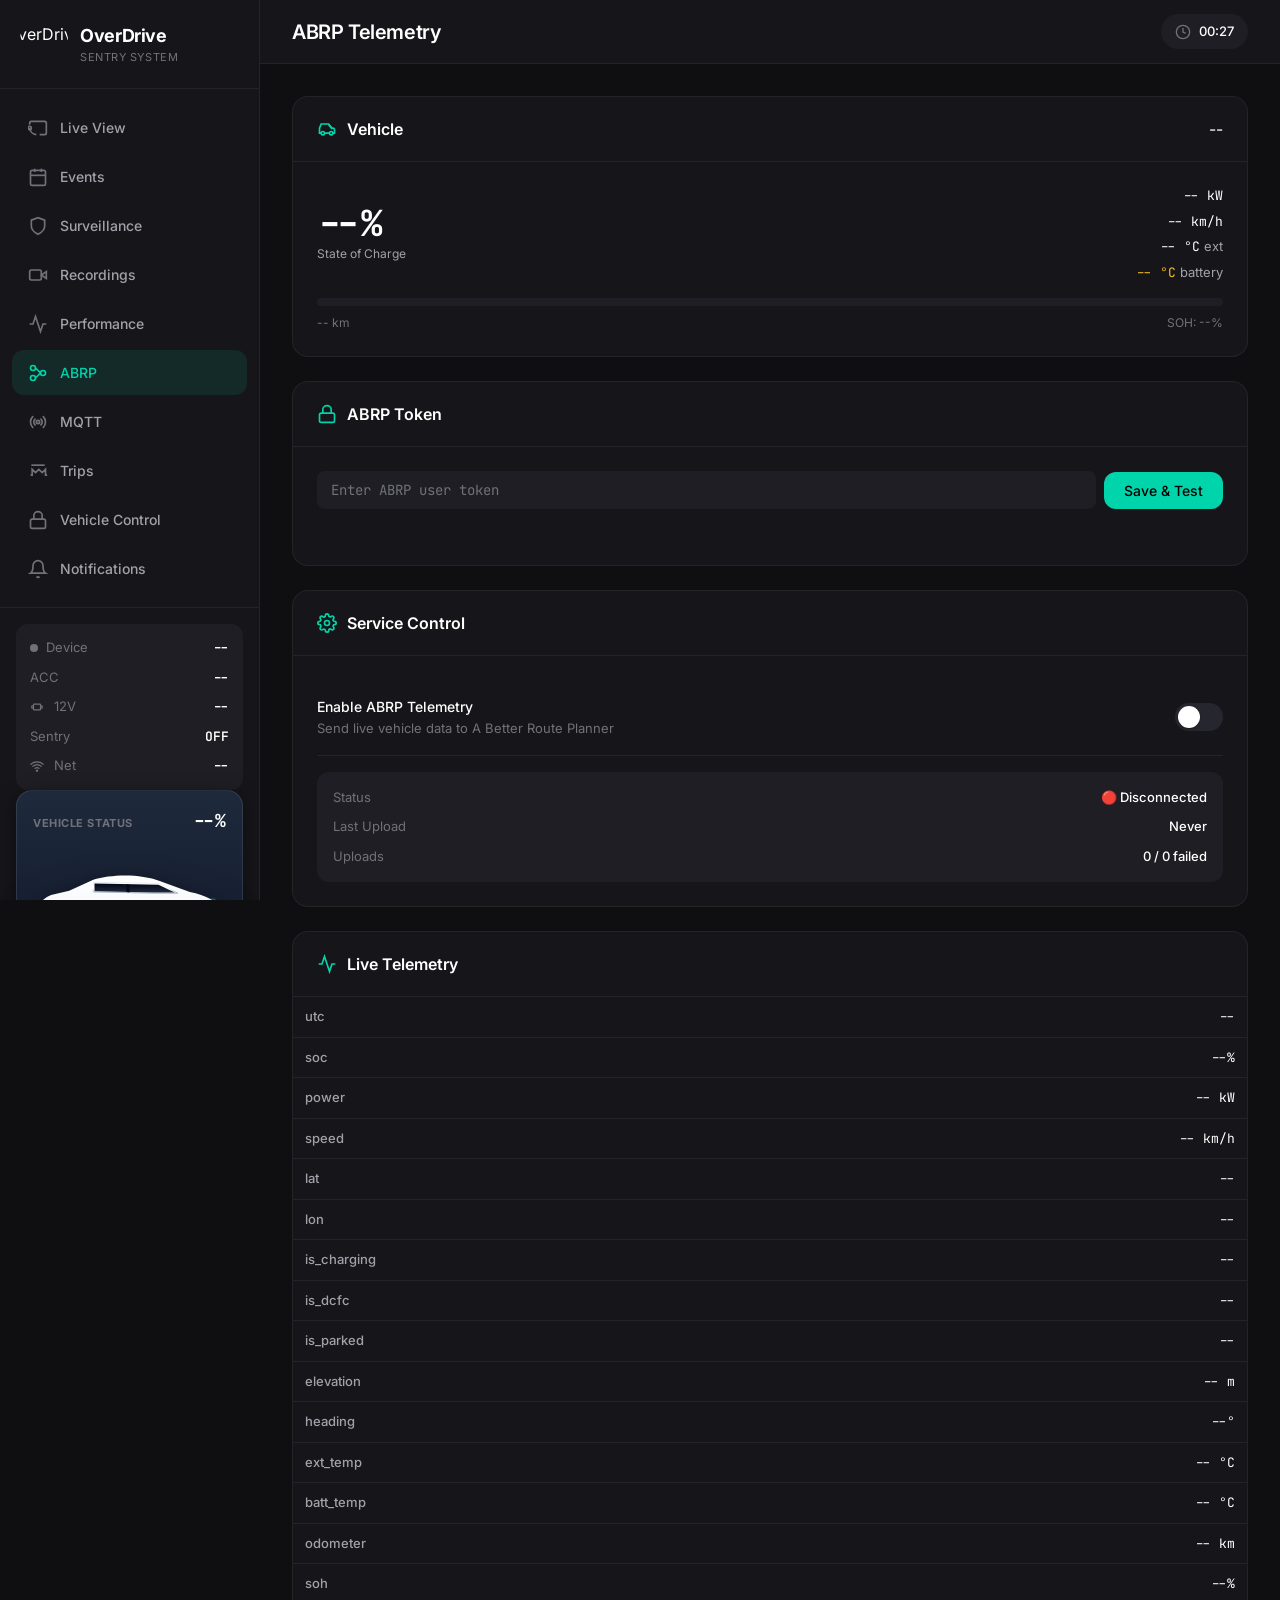
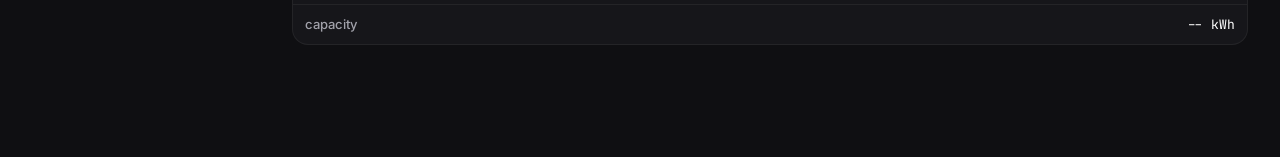
==== commit 9cccb1de: "Add FCM push notifications and web portal notifications page" ====
--- a/app/src/main/assets/web/local/abrp.html
+++ b/app/src/main/assets/web/local/abrp.html
@@ -115,6 +115,13 @@
                         <path d="M7 11V7a5 5 0 0 1 10 0v4"/>
                     </svg>
                     <span>Vehicle Control</span>
+                </a>
+                <a href="notifications.html" class="nav-link">
+                    <svg class="nav-icon" viewBox="0 0 24 24" fill="none" stroke="currentColor" stroke-width="2">
+                        <path d="M18 8A6 6 0 0 0 6 8c0 7-3 9-3 9h18s-3-2-3-9"/>
+                        <path d="M13.73 21a2 2 0 0 1-3.46 0"/>
+                    </svg>
+                    <span>Notifications</span>
                 </a>
             </nav>
             <div class="sidebar-footer">
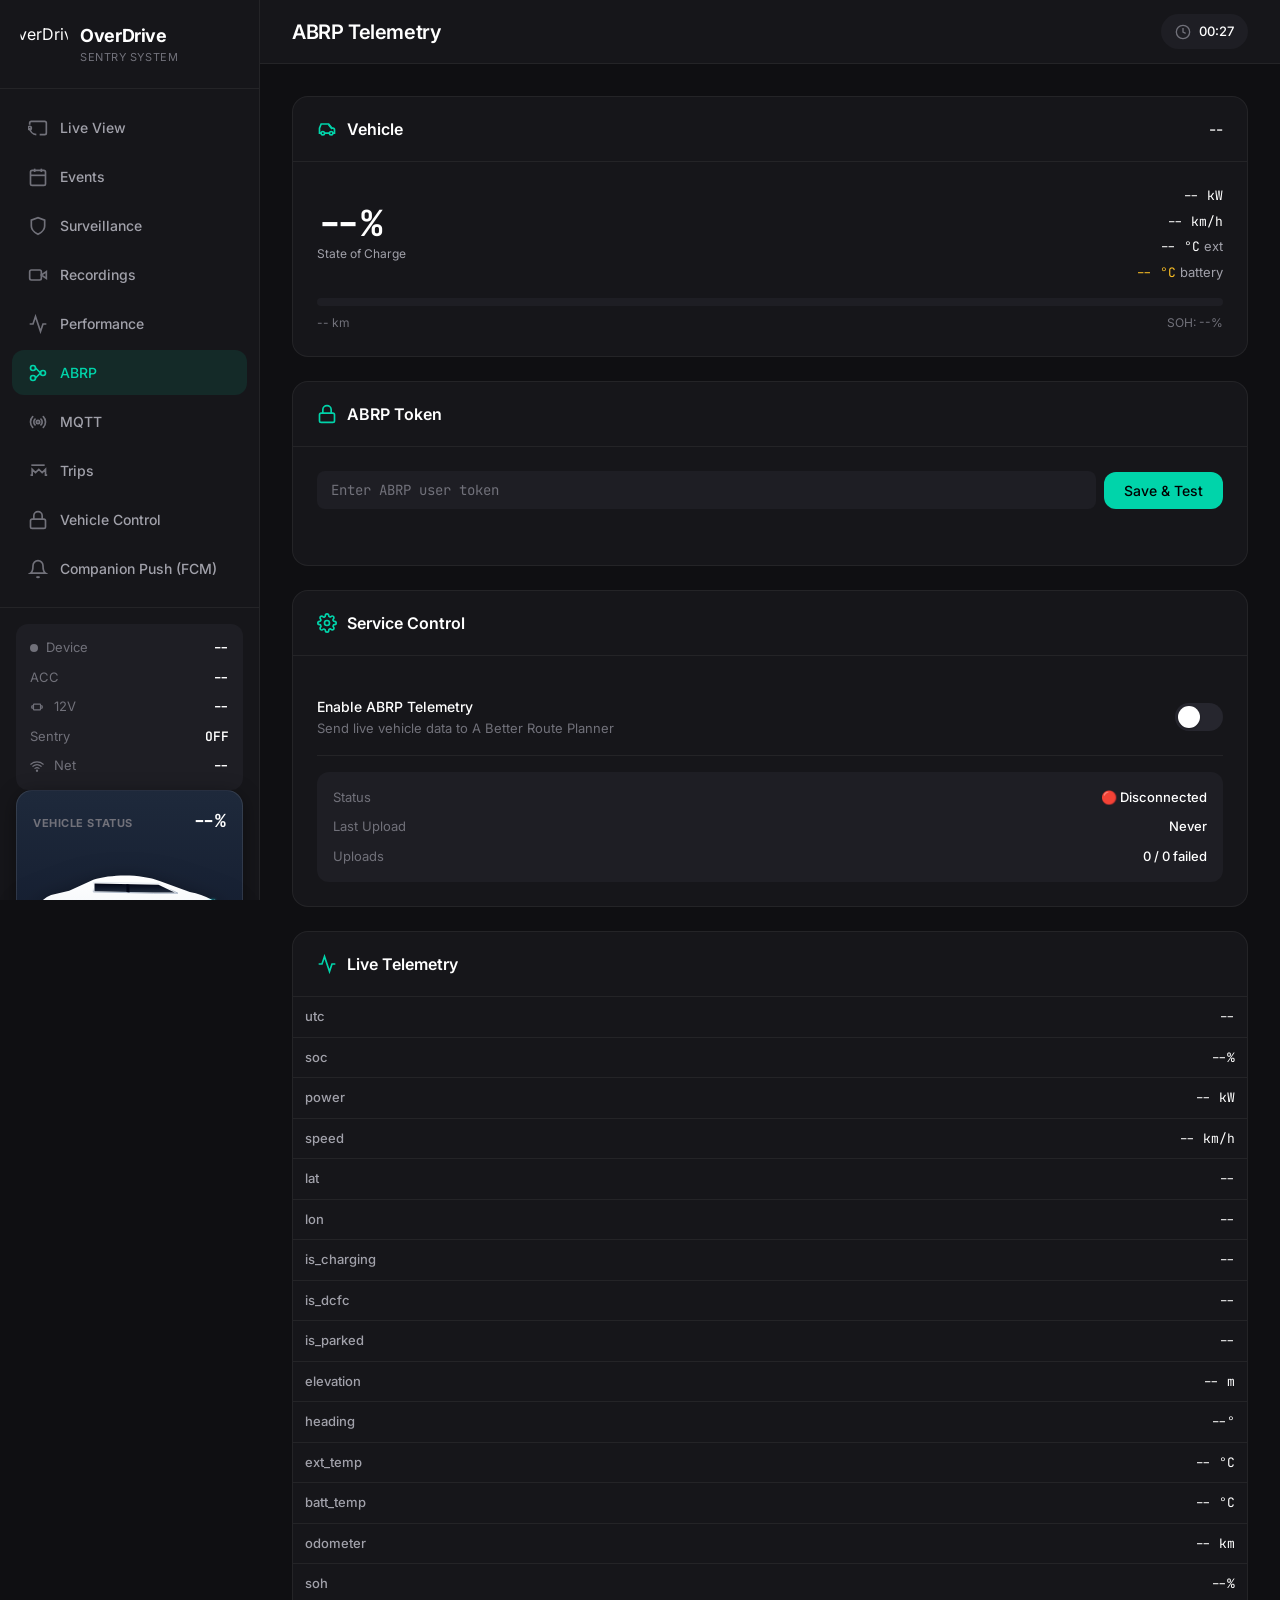
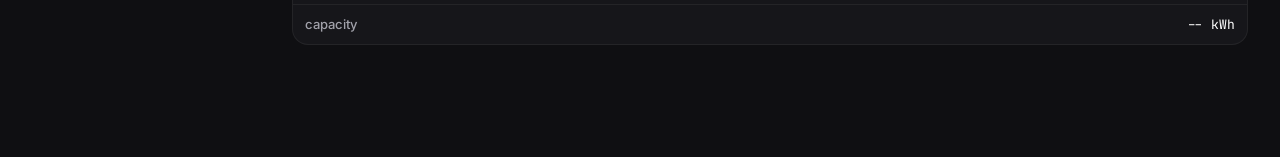
==== commit 3d40aba0: "Add FCM deep link navigation and notification tap handling" ====
--- a/app/src/main/assets/web/local/abrp.html
+++ b/app/src/main/assets/web/local/abrp.html
@@ -121,7 +121,7 @@
                         <path d="M18 8A6 6 0 0 0 6 8c0 7-3 9-3 9h18s-3-2-3-9"/>
                         <path d="M13.73 21a2 2 0 0 1-3.46 0"/>
                     </svg>
-                    <span>Notifications</span>
+                    <span>Companion Push (FCM)</span>
                 </a>
             </nav>
             <div class="sidebar-footer">
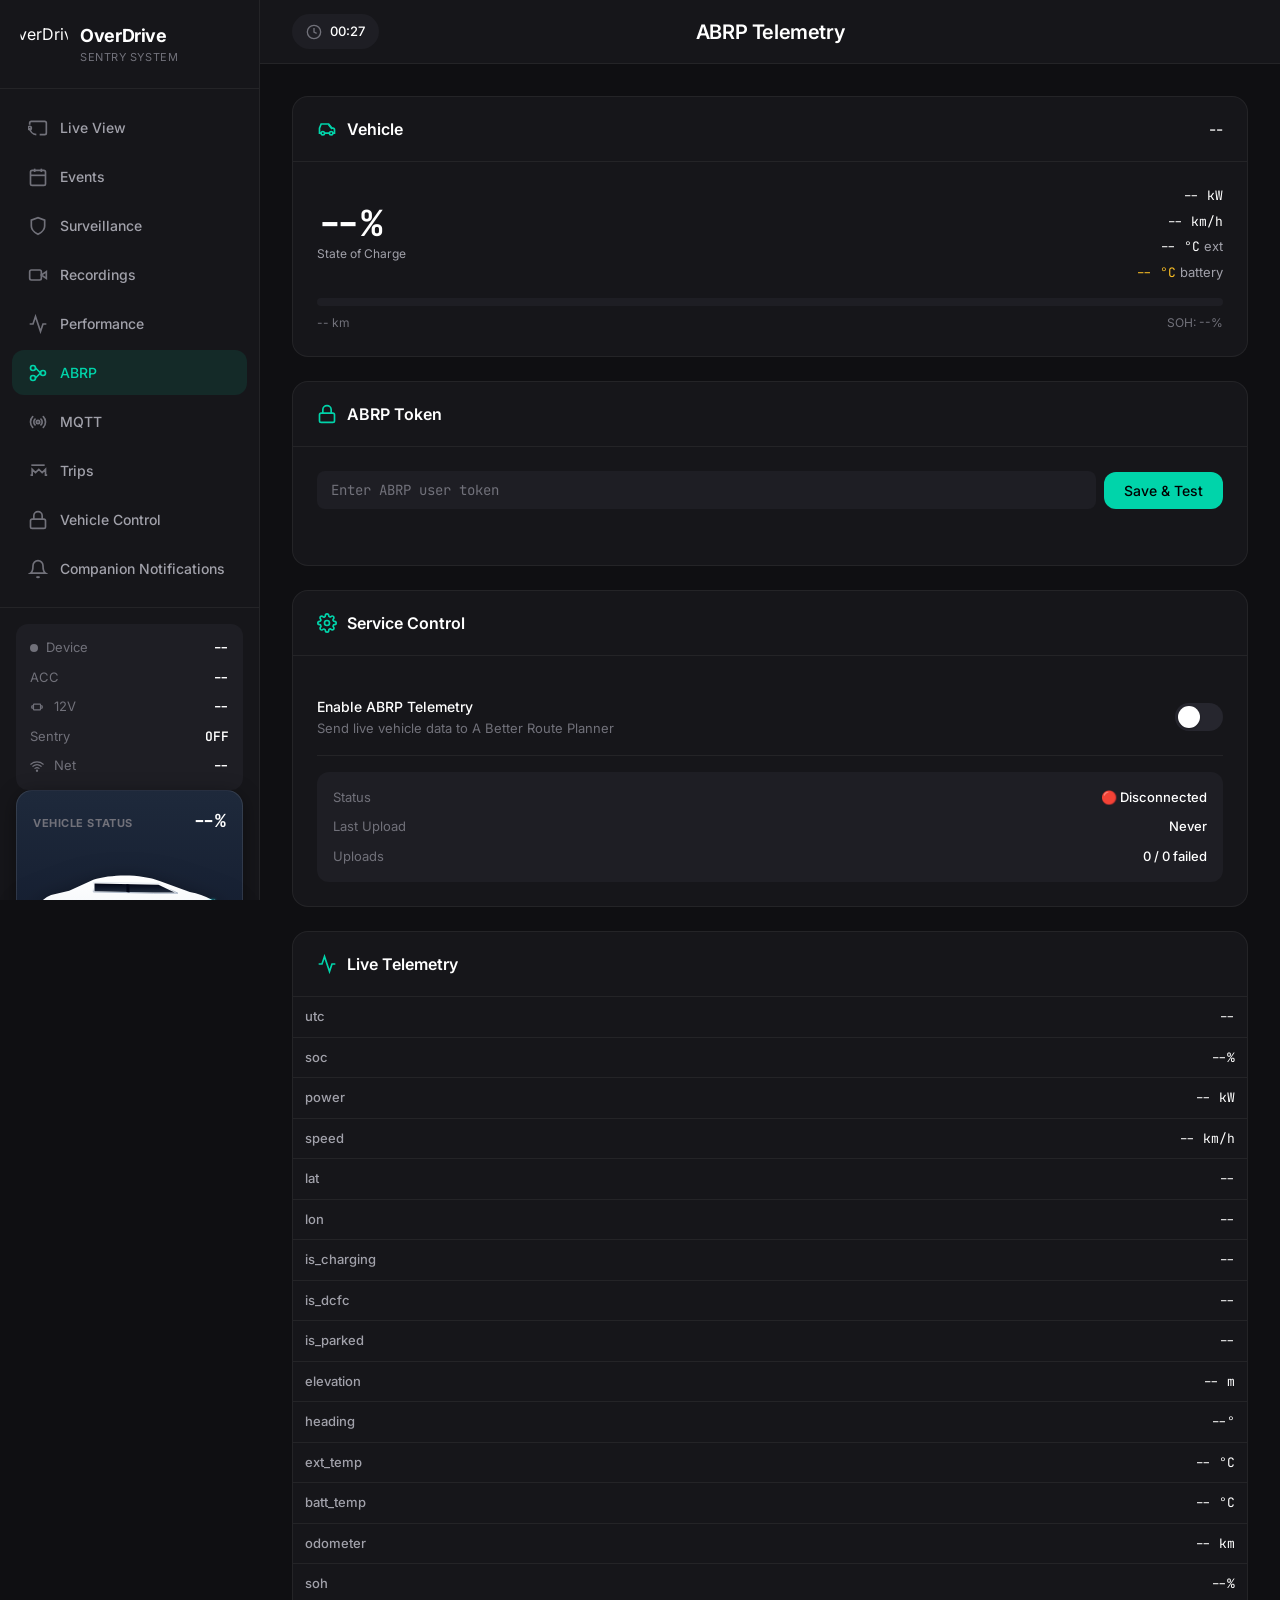
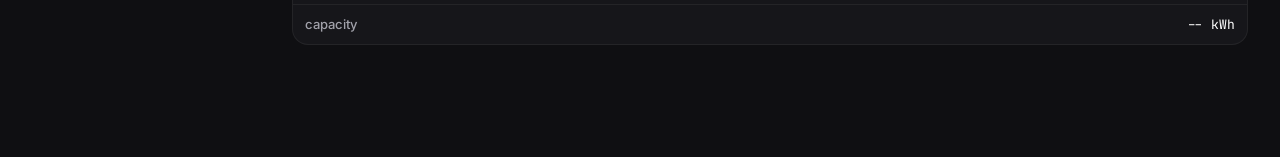
==== commit 386aac8a: "Upgrade to YOLO26n, fix settings persistence, add FCM video deep-link - Switch YOLO model from yolo1" ====
--- a/app/src/main/assets/web/local/abrp.html
+++ b/app/src/main/assets/web/local/abrp.html
@@ -121,7 +121,7 @@
                         <path d="M18 8A6 6 0 0 0 6 8c0 7-3 9-3 9h18s-3-2-3-9"/>
                         <path d="M13.73 21a2 2 0 0 1-3.46 0"/>
                     </svg>
-                    <span>Companion Push (FCM)</span>
+                    <span>Companion Notifications</span>
                 </a>
             </nav>
             <div class="sidebar-footer">
--- a/app/src/main/assets/web/shared/styles.css
+++ b/app/src/main/assets/web/shared/styles.css
@@ -356,6 +356,11 @@
     font-size: 20px;
     font-weight: 600;
     letter-spacing: -0.02em;
+    position: absolute;
+    left: 50%;
+    transform: translateX(-50%);
+    white-space: nowrap;
+    pointer-events: none;
 }
 
 .header-actions {
